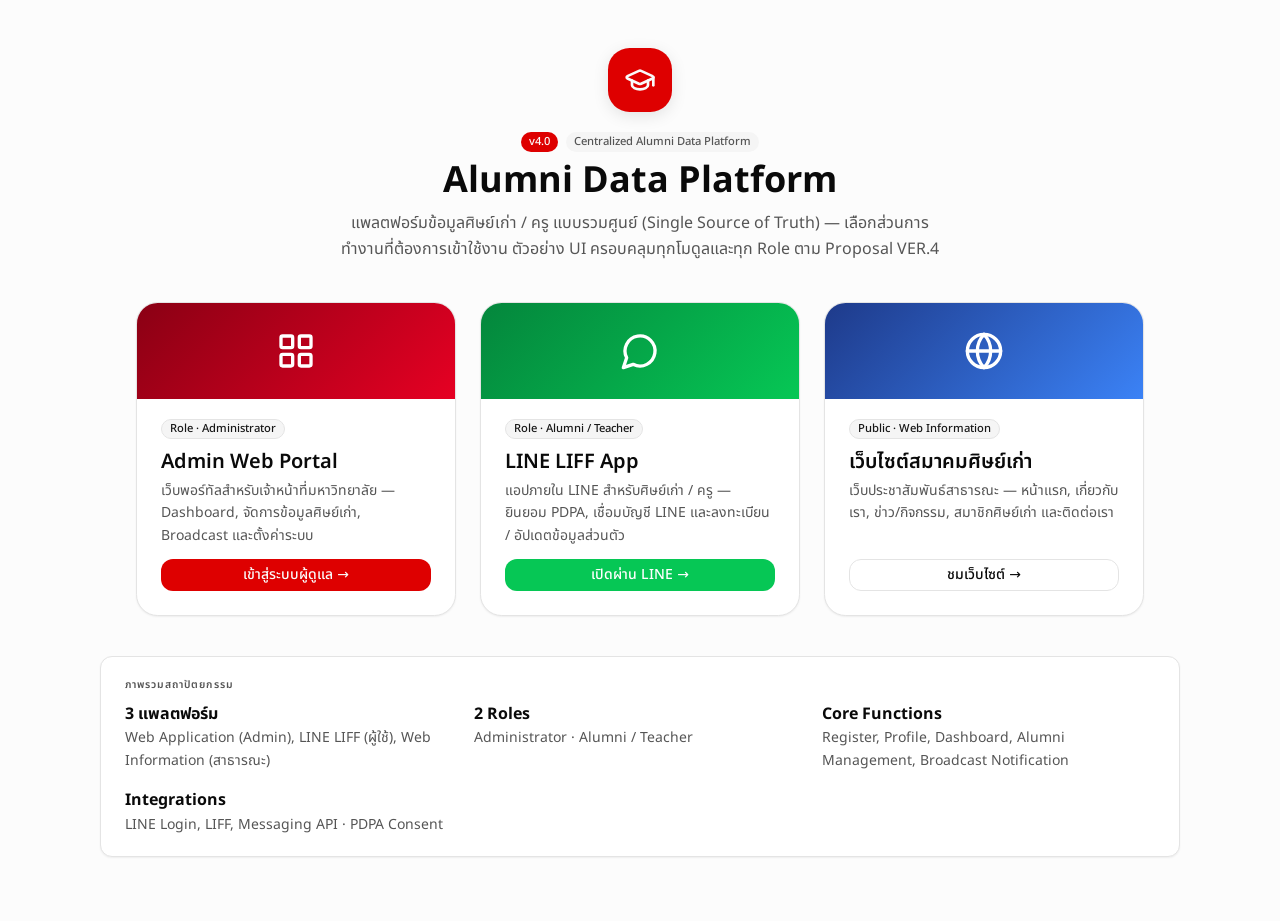
==== index.html @ 9a9b23a5 "Initial commit: Alumni Data Platform UI prototype" ====
<!DOCTYPE html>
<html lang="th">
<head>
  <meta charset="UTF-8" />
  <meta name="viewport" content="width=device-width, initial-scale=1.0" />
  <title>Alumni Data Platform</title>
  <link href="https://fonts.googleapis.com/css2?family=Noto+Sans+Thai:wght@300;400;500;600;700&display=swap" rel="stylesheet" />
  <link rel="stylesheet" href="assets/design-system.css?v=20260612a" />
  <link rel="stylesheet" href="assets/app.css?v=20260612a" />
</head>
<body>
  <div class="hub">
    <div class="hub-head">
      <div class="hub-logo"><svg width="32" height="32" viewBox="0 0 24 24" fill="none" stroke="currentColor" stroke-width="2" stroke-linecap="round" stroke-linejoin="round"><path d="M21.42 10.922a1 1 0 0 0-.019-1.838L12.83 5.18a2 2 0 0 0-1.66 0L2.6 9.08a1 1 0 0 0 0 1.832l8.57 3.908a2 2 0 0 0 1.66 0z"/><path d="M22 10v6"/><path d="M6 12.5V16a6 3 0 0 0 12 0v-3.5"/></svg></div>
      <div class="flex items-center gap-2" style="justify-content:center;margin-bottom:.5rem">
        <span class="badge badge-default">v4.0</span>
        <span class="badge badge-ghost">Centralized Alumni Data Platform</span>
      </div>
      <h1 class="type-h1">Alumni Data Platform</h1>
      <p class="muted mt-2" style="max-width:620px;margin-inline:auto">
        แพลตฟอร์มข้อมูลศิษย์เก่า / ครู แบบรวมศูนย์ (Single Source of Truth) — เลือกส่วนการทำงานที่ต้องการเข้าใช้งาน
        ตัวอย่าง UI ครอบคลุมทุกโมดูลและทุก Role ตาม Proposal VER.4
      </p>
    </div>

    <div class="hub-cards">
      <!-- Admin -->
      <a class="hub-card" href="admin/index.html">
        <div class="hub-card-top" style="background:linear-gradient(135deg,var(--brand-700),var(--brand-500))">
          <svg width="40" height="40" viewBox="0 0 24 24" fill="none" stroke="currentColor" stroke-width="2" stroke-linecap="round" stroke-linejoin="round"><rect width="7" height="7" x="3" y="3" rx="1"/><rect width="7" height="7" x="14" y="3" rx="1"/><rect width="7" height="7" x="14" y="14" rx="1"/><rect width="7" height="7" x="3" y="14" rx="1"/></svg>
        </div>
        <div class="hub-card-body">
          <span class="badge badge-secondary" style="align-self:flex-start;margin-bottom:.6rem">Role · Administrator</span>
          <h3 class="type-h4">Admin Web Portal</h3>
          <p class="type-body-sm muted mt-1 grow">เว็บพอร์ทัลสำหรับเจ้าหน้าที่มหาวิทยาลัย — Dashboard, จัดการข้อมูลศิษย์เก่า, Broadcast และตั้งค่าระบบ</p>
          <div class="btn btn-default btn-md mt-3">เข้าสู่ระบบผู้ดูแล →</div>
        </div>
      </a>

      <!-- LIFF -->
      <a class="hub-card" href="liff/index.html">
        <div class="hub-card-top" style="background:linear-gradient(135deg,#04863c,#06c755)">
          <svg width="40" height="40" viewBox="0 0 24 24" fill="none" stroke="currentColor" stroke-width="2" stroke-linecap="round" stroke-linejoin="round"><path d="M7.9 20A9 9 0 1 0 4 16.1L2 22Z"/></svg>
        </div>
        <div class="hub-card-body">
          <span class="badge badge-secondary" style="align-self:flex-start;margin-bottom:.6rem">Role · Alumni / Teacher</span>
          <h3 class="type-h4">LINE LIFF App</h3>
          <p class="type-body-sm muted mt-1 grow">แอปภายใน LINE สำหรับศิษย์เก่า / ครู — ยินยอม PDPA, เชื่อมบัญชี LINE และลงทะเบียน / อัปเดตข้อมูลส่วนตัว</p>
          <div class="btn btn-line btn-md mt-3">เปิดผ่าน LINE →</div>
        </div>
      </a>

      <!-- Public web -->
      <a class="hub-card" href="web/index.html">
        <div class="hub-card-top" style="background:linear-gradient(135deg,#1e3a8a,#3b82f6)">
          <svg width="40" height="40" viewBox="0 0 24 24" fill="none" stroke="currentColor" stroke-width="2" stroke-linecap="round" stroke-linejoin="round"><circle cx="12" cy="12" r="10"/><path d="M12 2a14.5 14.5 0 0 0 0 20 14.5 14.5 0 0 0 0-20"/><path d="M2 12h20"/></svg>
        </div>
        <div class="hub-card-body">
          <span class="badge badge-secondary" style="align-self:flex-start;margin-bottom:.6rem">Public · Web Information</span>
          <h3 class="type-h4">เว็บไซต์สมาคมศิษย์เก่า</h3>
          <p class="type-body-sm muted mt-1 grow">เว็บประชาสัมพันธ์สาธารณะ — หน้าแรก, เกี่ยวกับเรา, ข่าว/กิจกรรม, สมาชิกศิษย์เก่า และติดต่อเรา</p>
          <div class="btn btn-outline btn-md mt-3">ชมเว็บไซต์ →</div>
        </div>
      </a>
    </div>

    <div class="ds-card ds-card-sm" style="max-width:1080px;width:100%;margin-top:2.5rem">
      <div class="ds-card-content">
        <div class="type-overline muted mb-2">ภาพรวมสถาปัตยกรรม</div>
        <div class="grid-2" style="gap:1rem">
          <div><strong>3 แพลตฟอร์ม</strong><p class="type-body-sm muted">Web Application (Admin), LINE LIFF (ผู้ใช้), Web Information (สาธารณะ)</p></div>
          <div><strong>2 Roles</strong><p class="type-body-sm muted">Administrator · Alumni / Teacher</p></div>
          <div><strong>Core Functions</strong><p class="type-body-sm muted">Register, Profile, Dashboard, Alumni Management, Broadcast Notification</p></div>
          <div><strong>Integrations</strong><p class="type-body-sm muted">LINE Login, LIFF, Messaging API · PDPA Consent</p></div>
        </div>
      </div>
    </div>
  </div>
</body>
</html>
---- assets/design-system.css ----
/* ===================================================================
   Alumni Data Platform — Shared Design System
   Derived from design-system.html (Kids Kingdom DS v1.0)
   shadcn/ui style · OKLch color space · Noto Sans Thai
   =================================================================== */

:root {
  --radius: 0.75rem;
  --radius-sm: calc(var(--radius) * 0.6);
  --radius-md: calc(var(--radius) * 0.8);
  --radius-lg: var(--radius);
  --radius-xl: calc(var(--radius) * 1.4);
  --radius-2xl: calc(var(--radius) * 1.8);
  --radius-3xl: calc(var(--radius) * 2.2);
  --radius-4xl: calc(var(--radius) * 2.6);

  --background: oklch(0.99 0 0);
  --foreground: oklch(0.145 0 0);
  --card: oklch(1 0 0);
  --card-foreground: oklch(0.145 0 0);
  --muted: oklch(0.97 0 0);
  --muted-foreground: oklch(0.45 0 0);
  --border: oklch(0.92 0 0);
  --input: oklch(0.92 0 0);
  --ring: oklch(0.557 0.241 28.59);

  --primary: oklch(0.557 0.241 28.59);
  --primary-foreground: oklch(0.985 0 0);
  --secondary: oklch(0.97 0 0);
  --secondary-foreground: oklch(0.205 0 0);
  --accent: oklch(0.97 0.02 25);
  --accent-foreground: oklch(0.205 0 0);
  --destructive: oklch(0.577 0.245 27.325);
  --destructive-foreground: oklch(0.985 0 0);

  --brand-50: #fff1f2;
  --brand-100: #ffe4e6;
  --brand-500: #e60023;
  --brand-600: #b30019;
  --brand-700: #8a0014;

  --success: oklch(0.6 0.18 145);
  --warning: oklch(0.65 0.16 60);
  --info: oklch(0.55 0.18 240);

  /* Chart palette — cohesive brand-red ramp (matches --primary hue ~28) */
  --chart-1: oklch(0.557 0.241 28.59);
  --chart-2: oklch(0.655 0.205 28);
  --chart-3: oklch(0.745 0.160 30);
  --chart-4: oklch(0.830 0.100 33);
  --chart-5: oklch(0.460 0.215 27);

  --line-green: #06c755;

  --shadow-sm: 0 1px 2px oklch(0 0 0 / 0.06);
  --shadow: 0 2px 8px oklch(0 0 0 / 0.08);
  --shadow-md: 0 4px 16px oklch(0 0 0 / 0.1);
  --shadow-lg: 0 8px 32px oklch(0 0 0 / 0.12);
}

*, *::before, *::after { box-sizing: border-box; margin: 0; padding: 0; }

body {
  font-family: 'Noto Sans Thai', system-ui, sans-serif;
  background: var(--background);
  color: var(--foreground);
  font-size: 1rem;
  line-height: 1.6;
  -webkit-font-smoothing: antialiased;
}

a { color: inherit; }

/* ─── Typography helpers ─────────────────────────────────────── */
.type-display  { font-size: 3rem;    font-weight: 700; line-height: 1.1; }
.type-h1       { font-size: 2.25rem;  font-weight: 700; line-height: 1.2; }
.type-h2       { font-size: 1.875rem; font-weight: 700; line-height: 1.25; }
.type-h3       { font-size: 1.5rem;   font-weight: 600; line-height: 1.3; }
.type-h4       { font-size: 1.25rem;  font-weight: 600; line-height: 1.35; }
.type-h5       { font-size: 1.125rem; font-weight: 600; line-height: 1.4; }
.type-body-lg  { font-size: 1.125rem; font-weight: 400; line-height: 1.6; }
.type-body     { font-size: 1rem;     font-weight: 400; line-height: 1.6; }
.type-body-sm  { font-size: 0.875rem; font-weight: 400; line-height: 1.6; }
.type-caption  { font-size: 0.75rem;  font-weight: 400; line-height: 1.5; color: var(--muted-foreground); }
.type-overline { font-size: 0.65rem;  font-weight: 600; letter-spacing: 0.1em; text-transform: uppercase; }
.muted { color: var(--muted-foreground); }

/* ─── Buttons ────────────────────────────────────────────────── */
.btn {
  display: inline-flex; align-items: center; justify-content: center;
  gap: 0.375rem; font-family: inherit; font-weight: 500;
  cursor: pointer; border: none; outline: none;
  transition: all 0.15s; white-space: nowrap; text-decoration: none;
  height: 32px; padding: 0 12px; font-size: 0.875rem; border-radius: var(--radius-lg);
}
.btn:focus-visible { outline: 3px solid var(--ring); outline-offset: 2px; }
.btn:disabled { opacity: 0.5; pointer-events: none; }
.btn-xs   { height: 24px; padding: 0 8px;  font-size: 0.7rem;   border-radius: var(--radius-md); }
.btn-sm   { height: 28px; padding: 0 10px; font-size: 0.8rem;   border-radius: var(--radius-md); }
.btn-md   { height: 32px; padding: 0 12px; font-size: 0.875rem; border-radius: var(--radius-lg); }
.btn-lg   { height: 40px; padding: 0 18px; font-size: 0.9rem;   border-radius: var(--radius-lg); }
.btn-icon { height: 32px; width: 32px; padding: 0; border-radius: var(--radius-md); }
.btn-block { width: 100%; }

.btn-default     { background: var(--primary); color: var(--primary-foreground); }
.btn-default:hover { background: oklch(0.5 0.241 28.59); }
.btn-secondary   { background: var(--secondary); color: var(--secondary-foreground); border: 1px solid var(--border); }
.btn-secondary:hover { background: oklch(0.94 0 0); }
.btn-outline     { background: transparent; color: var(--foreground); border: 1px solid var(--border); }
.btn-outline:hover { background: var(--muted); }
.btn-ghost       { background: transparent; color: var(--foreground); }
.btn-ghost:hover { background: var(--muted); }
.btn-destructive { background: var(--destructive); color: var(--destructive-foreground); }
.btn-destructive:hover { background: oklch(0.52 0.245 27.325); }
.btn-link        { background: transparent; color: var(--primary); text-decoration: underline; text-underline-offset: 2px; height: auto; padding: 0; }
.btn-line        { background: var(--line-green); color: #fff; }
.btn-line:hover  { background: #05b14c; }

/* ─── Badges ─────────────────────────────────────────────────── */
.badge {
  display: inline-flex; align-items: center; gap: 0.25rem;
  height: 20px; padding: 0 0.5rem;
  font-size: 0.7rem; font-weight: 500;
  border-radius: 999px; white-space: nowrap;
}
.badge-default      { background: var(--primary); color: var(--primary-foreground); }
.badge-secondary    { background: var(--secondary); color: var(--secondary-foreground); border: 1px solid var(--border); }
.badge-destructive  { background: oklch(0.577 0.245 27.325 / 0.15); color: var(--destructive); border: 1px solid oklch(0.577 0.245 27.325 / 0.4); }
.badge-outline      { background: transparent; color: var(--foreground); border: 1px solid var(--border); }
.badge-ghost        { background: var(--muted); color: var(--muted-foreground); }
.badge-success      { background: oklch(0.6 0.18 145 / 0.15); color: oklch(0.4 0.18 145); border: 1px solid oklch(0.6 0.18 145 / 0.4); }
.badge-warning      { background: oklch(0.65 0.16 60 / 0.15); color: oklch(0.45 0.16 60);  border: 1px solid oklch(0.65 0.16 60 / 0.4); }
.badge-info         { background: oklch(0.55 0.18 240 / 0.15); color: oklch(0.4 0.18 240); border: 1px solid oklch(0.55 0.18 240 / 0.4); }

/* ─── Inputs ─────────────────────────────────────────────────── */
.form-group { display: flex; flex-direction: column; gap: 0.4rem; margin-bottom: 1rem; }
.ds-label { font-size: 0.8rem; font-weight: 500; }
.ds-label .req { color: var(--destructive); }
.ds-input {
  height: 36px; padding: 0 0.75rem;
  font-family: inherit; font-size: 0.875rem;
  background: var(--card); border: 1px solid var(--input);
  border-radius: var(--radius-lg); outline: none;
  transition: border 0.15s, box-shadow 0.15s; width: 100%; color: var(--foreground);
}
.ds-input:focus { border-color: var(--ring); box-shadow: 0 0 0 3px oklch(0.557 0.241 28.59 / 0.2); }
.ds-input::placeholder { color: var(--muted-foreground); }
.ds-input-sm { height: 30px; font-size: 0.8rem; border-radius: var(--radius-md); }
.ds-input-invalid { border-color: var(--destructive); }
.ds-helper { font-size: 0.75rem; color: var(--muted-foreground); }
.ds-helper.error { color: var(--destructive); }
.ds-textarea {
  padding: 0.5rem 0.75rem; font-family: inherit; font-size: 0.875rem;
  background: var(--card); border: 1px solid var(--input);
  border-radius: var(--radius-lg); outline: none; resize: vertical;
  transition: border 0.15s, box-shadow 0.15s; width: 100%; color: var(--foreground);
}
.ds-textarea:focus { border-color: var(--ring); box-shadow: 0 0 0 3px oklch(0.557 0.241 28.59 / 0.2); }

.ds-select {
  height: 36px; padding: 0 2rem 0 0.75rem;
  font-family: inherit; font-size: 0.875rem;
  background: var(--card); border: 1px solid var(--input);
  border-radius: var(--radius-lg); outline: none; cursor: pointer;
  appearance: none; color: var(--foreground);
  background-image: url("data:image/svg+xml,%3Csvg xmlns='http://www.w3.org/2000/svg' width='16' height='16' viewBox='0 0 24 24' fill='none' stroke='%23999' stroke-width='2' stroke-linecap='round' stroke-linejoin='round'%3E%3Cpath d='m6 9 6 6 6-6'/%3E%3C/svg%3E");
  background-repeat: no-repeat; background-position: right 8px center;
  width: 100%;
}
.ds-select:focus { border-color: var(--ring); box-shadow: 0 0 0 3px oklch(0.557 0.241 28.59 / 0.2); }

/* ─── Cards ──────────────────────────────────────────────────── */
.ds-card {
  background: var(--card);
  border: 1px solid var(--border);
  border-radius: var(--radius-xl);
  box-shadow: var(--shadow-sm);
  overflow: hidden;
}
.ds-card-sm { border-radius: var(--radius-lg); }
.ds-card-header { padding: 1.25rem 1.5rem 0; }
.ds-card-title { font-size: 1rem; font-weight: 600; margin-bottom: 0.25rem; }
.ds-card-desc { font-size: 0.8rem; color: var(--muted-foreground); }
.ds-card-content { padding: 1.25rem 1.5rem; }
.ds-card-footer {
  padding: 0.75rem 1.5rem;
  border-top: 1px solid var(--border);
  background: var(--muted);
  display: flex; gap: 0.5rem; align-items: center;
}
.card-grid { display: grid; grid-template-columns: repeat(auto-fill, minmax(280px, 1fr)); gap: 1.25rem; }

/* ─── Avatar ─────────────────────────────────────────────────── */
.avatar {
  border-radius: 50%; background: var(--accent); color: var(--primary);
  display: inline-flex; align-items: center; justify-content: center;
  font-weight: 600; overflow: hidden; position: relative; flex-shrink: 0;
}
.avatar img { width: 100%; height: 100%; object-fit: cover; }
.avatar-sm  { width: 24px; height: 24px; font-size: 0.65rem; }
.avatar-md  { width: 32px; height: 32px; font-size: 0.75rem; }
.avatar-lg  { width: 40px; height: 40px; font-size: 0.875rem; }
.avatar-xl  { width: 56px; height: 56px; font-size: 1rem; }
.avatar-2xl { width: 80px; height: 80px; font-size: 1.5rem; }

/* ─── Progress ───────────────────────────────────────────────── */
.progress-track { height: 8px; background: var(--muted); border-radius: 999px; overflow: hidden; width: 100%; }
.progress-bar { height: 100%; background: var(--primary); border-radius: 999px; transition: width 0.3s; }
.progress-bar.secondary { background: var(--chart-2); }
.progress-bar.success   { background: var(--chart-4); }
.progress-bar.danger    { background: var(--destructive); }
.progress-wrap { display: flex; flex-direction: column; gap: 0.375rem; margin-bottom: 0.75rem; }
.progress-label { display: flex; justify-content: space-between; font-size: 0.75rem; color: var(--muted-foreground); }

/* ─── Tabs ───────────────────────────────────────────────────── */
.ds-tab-list { display: inline-flex; background: var(--muted); border-radius: var(--radius-lg); padding: 3px; gap: 2px; }
.ds-tab {
  padding: 0.375rem 0.875rem; border-radius: var(--radius-md);
  font-size: 0.8rem; font-weight: 500; cursor: pointer;
  transition: all 0.15s; border: none; background: transparent;
  color: var(--muted-foreground); font-family: inherit;
}
.ds-tab.active { background: var(--card); color: var(--foreground); box-shadow: var(--shadow-sm); }

/* ─── Checkbox & Switch ──────────────────────────────────────── */
.ds-checkbox-wrap { display: flex; align-items: flex-start; gap: 0.5rem; cursor: pointer; }
.ds-checkbox {
  width: 18px; height: 18px; border-radius: 5px;
  border: 1px solid var(--border); background: var(--card);
  display: inline-flex; align-items: center; justify-content: center;
  flex-shrink: 0; cursor: pointer; transition: all 0.15s; margin-top: 2px;
}
.ds-checkbox.checked { background: var(--primary); border-color: var(--primary); }
.ds-checkbox svg { color: white; opacity: 0; }
.ds-checkbox.checked svg { opacity: 1; }

.ds-switch {
  width: 36px; height: 20px; border-radius: 999px;
  background: var(--muted); border: 1px solid var(--border);
  position: relative; cursor: pointer; transition: background 0.2s; flex-shrink: 0;
}
.ds-switch::after {
  content: ''; position: absolute; top: 2px; left: 2px;
  width: 14px; height: 14px; border-radius: 50%;
  background: var(--card); transition: transform 0.2s; box-shadow: var(--shadow-sm);
}
.ds-switch.on { background: var(--primary); border-color: var(--primary); }
.ds-switch.on::after { transform: translateX(16px); }

/* ─── Table ──────────────────────────────────────────────────── */
.ds-table-wrap { overflow-x: auto; border-radius: var(--radius-lg); border: 1px solid var(--border); background: var(--card); }
table.ds-table { width: 100%; border-collapse: collapse; font-size: 0.875rem; }
.ds-table thead { background: var(--muted); }
.ds-table th { padding: 0.7rem 1rem; text-align: left; font-weight: 600; font-size: 0.8rem; white-space: nowrap; }
.ds-table td { padding: 0.75rem 1rem; border-top: 1px solid var(--border); vertical-align: middle; }
.ds-table tbody tr:hover td { background: var(--muted); }

/* ─── Separator ──────────────────────────────────────────────── */
.ds-separator { height: 1px; background: var(--border); margin: 1rem 0; }

/* ─── Alert ──────────────────────────────────────────────────── */
.ds-alert {
  display: flex; gap: 0.75rem; align-items: flex-start;
  padding: 0.875rem 1rem; border-radius: var(--radius-lg);
  border: 1px solid; margin-bottom: 0.75rem; font-size: 0.875rem;
}
.ds-alert-icon { flex-shrink: 0; margin-top: 1px; }
.ds-alert-info { background: oklch(0.55 0.18 240 / 0.08); border-color: oklch(0.55 0.18 240 / 0.3); color: oklch(0.35 0.18 240); }
.ds-alert-success { background: oklch(0.6 0.18 145 / 0.08); border-color: oklch(0.6 0.18 145 / 0.3); color: oklch(0.35 0.18 145); }
.ds-alert-warning { background: oklch(0.65 0.16 60 / 0.08); border-color: oklch(0.65 0.16 60 / 0.3); color: oklch(0.45 0.16 60); }
.ds-alert-error { background: oklch(0.577 0.245 27 / 0.08); border-color: oklch(0.577 0.245 27 / 0.3); color: var(--destructive); }
.ds-alert strong { font-weight: 600; display: block; margin-bottom: 0.1rem; }

/* ─── Skeleton ───────────────────────────────────────────────── */
@keyframes shimmer { from { background-position: -200% 0; } to { background-position: 200% 0; } }
.skeleton {
  background: linear-gradient(90deg, var(--muted) 25%, oklch(0.93 0 0) 50%, var(--muted) 75%);
  background-size: 200% 100%; animation: shimmer 1.5s infinite; border-radius: var(--radius-md);
}

/* ─── Stat card ──────────────────────────────────────────────── */
.stat-card {
  background: var(--card); border: 1px solid var(--border);
  border-radius: var(--radius-xl); padding: 1.25rem 1.5rem; box-shadow: var(--shadow-sm);
}
.stat-card .stat-top { display: flex; align-items: center; justify-content: space-between; }
.stat-icon {
  width: 38px; height: 38px; border-radius: var(--radius-lg);
  display: inline-flex; align-items: center; justify-content: center;
  background: var(--accent); color: var(--primary);
}
.stat-label { font-size: 0.8rem; color: var(--muted-foreground); }
.stat-value { font-size: 1.875rem; font-weight: 700; line-height: 1.1; margin-top: 0.25rem; }
.stat-delta { font-size: 0.72rem; margin-top: 0.35rem; display: inline-flex; gap: 0.25rem; align-items: center; }
.stat-delta.up { color: oklch(0.5 0.18 145); }
.stat-delta.down { color: var(--destructive); }

/* ─── Modal / Drawer ─────────────────────────────────────────── */
.ds-overlay {
  position: fixed; inset: 0; background: oklch(0 0 0 / 0.45);
  display: none; align-items: center; justify-content: center;
  z-index: 1000; padding: 1rem;
}
.ds-overlay.open { display: flex; }
.ds-modal {
  background: var(--card); border-radius: var(--radius-2xl);
  box-shadow: var(--shadow-lg); width: 100%; max-width: 560px;
  max-height: 90vh; overflow-y: auto;
}
.ds-modal-header { padding: 1.25rem 1.5rem; border-bottom: 1px solid var(--border); display: flex; align-items: center; justify-content: space-between; }
.ds-modal-title { font-size: 1.1rem; font-weight: 700; }
.ds-modal-body { padding: 1.5rem; }
.ds-modal-footer { padding: 1rem 1.5rem; border-top: 1px solid var(--border); display: flex; gap: 0.5rem; justify-content: flex-end; background: var(--muted); }

.ds-drawer {
  background: var(--card); height: 100%; width: 100%; max-width: 460px;
  margin-left: auto; box-shadow: var(--shadow-lg); overflow-y: auto;
  display: flex; flex-direction: column;
}

/* ─── Toast ──────────────────────────────────────────────────── */
.toast-wrap { position: fixed; bottom: 1.5rem; right: 1.5rem; z-index: 2000; display: flex; flex-direction: column; gap: 0.5rem; }
.toast {
  background: var(--foreground); color: var(--background);
  padding: 0.75rem 1rem; border-radius: var(--radius-lg);
  box-shadow: var(--shadow-lg); font-size: 0.85rem;
  display: flex; align-items: center; gap: 0.5rem;
  animation: toastIn 0.2s ease; max-width: 340px;
}
@keyframes toastIn { from { opacity: 0; transform: translateY(8px); } to { opacity: 1; transform: none; } }

/* ─── Utilities ──────────────────────────────────────────────── */
.flex { display: flex; }
.items-center { align-items: center; }
.justify-between { justify-content: space-between; }
.gap-1 { gap: 0.25rem; } .gap-2 { gap: 0.5rem; } .gap-3 { gap: 0.75rem; } .gap-4 { gap: 1rem; }
.wrap { flex-wrap: wrap; }
.grow { flex: 1; }
.mt-1 { margin-top: 0.25rem; } .mt-2 { margin-top: 0.5rem; } .mt-3 { margin-top: 0.75rem; } .mt-4 { margin-top: 1rem; }
.mb-2 { margin-bottom: 0.5rem; } .mb-3 { margin-bottom: 0.75rem; } .mb-4 { margin-bottom: 1rem; }
.text-center { text-align: center; }
.hidden { display: none !important; }
---- assets/app.css ----
/* ===================================================================
   Alumni Data Platform — app layout (hub, admin shell, web, LIFF)
   =================================================================== */

/* ─── HUB (landing) ──────────────────────────────────────────── */
.hub { min-height: 100vh; display: flex; flex-direction: column; align-items: center; padding: 3rem 1.5rem 4rem; }
.hub-head { text-align: center; max-width: 680px; margin-bottom: 2.5rem; }
.hub-logo {
  width: 64px; height: 64px; border-radius: var(--radius-2xl);
  background: var(--primary); color: var(--primary-foreground);
  display: inline-flex; align-items: center; justify-content: center;
  font-size: 1.75rem; margin-bottom: 1.25rem; box-shadow: var(--shadow-md);
}
.hub-cards { display: grid; grid-template-columns: repeat(auto-fit, minmax(260px, 320px)); gap: 1.5rem; width: 100%; max-width: 1080px; justify-content: center; }
.hub-card {
  display: flex; flex-direction: column;
  background: var(--card); border: 1px solid var(--border);
  border-radius: var(--radius-2xl); box-shadow: var(--shadow-sm);
  overflow: hidden; text-decoration: none; transition: transform .15s, box-shadow .15s;
}
.hub-card:hover { transform: translateY(-3px); box-shadow: var(--shadow-md); }
.hub-card-top { height: 96px; display: flex; align-items: center; justify-content: center; color: #fff; }
.hub-card-body { padding: 1.25rem 1.5rem 1.5rem; flex: 1; display: flex; flex-direction: column; }

/* ─── ADMIN SHELL ────────────────────────────────────────────── */
.admin-layout { display: flex; min-height: 100vh; }
.admin-sidebar {
  position: fixed; top: 0; left: 0; width: 240px; height: 100vh;
  background: var(--card); border-right: 1px solid var(--border);
  overflow-y: auto; z-index: 100; display: flex; flex-direction: column;
}
.admin-brand { padding: 1.25rem 1.25rem; border-bottom: 1px solid var(--border); display: flex; gap: 0.7rem; align-items: center; }
.admin-brand .logo {
  width: 38px; height: 38px; border-radius: var(--radius-lg); flex-shrink: 0;
  background: var(--primary); color: #fff; display: inline-flex; align-items: center; justify-content: center; font-weight: 700;
}
.admin-brand h1 { font-size: 0.95rem; font-weight: 700; line-height: 1.2; }
.admin-brand span { font-size: 0.68rem; color: var(--muted-foreground); }
.admin-nav { padding: 0.75rem; flex: 1; }
.admin-nav-label { font-size: 0.62rem; font-weight: 600; letter-spacing: 0.08em; text-transform: uppercase; color: var(--muted-foreground); padding: 0.5rem 0.6rem 0.3rem; }
.admin-nav-item {
  display: flex; align-items: center; gap: 0.6rem; padding: 0.55rem 0.65rem;
  border-radius: var(--radius-md); font-size: 0.85rem; color: var(--foreground);
  text-decoration: none; cursor: pointer; transition: background .15s; margin-bottom: 2px;
}
.admin-nav-item:hover { background: var(--muted); }
.admin-nav-item.active { background: var(--accent); color: var(--primary); font-weight: 600; }
.admin-nav-item svg { flex-shrink: 0; }
.admin-userbox { padding: 0.85rem 1rem; border-top: 1px solid var(--border); display: flex; align-items: center; gap: 0.6rem; }

.admin-main { margin-left: 240px; flex: 1; min-width: 0; display: flex; flex-direction: column; }
.admin-topbar {
  height: 60px; border-bottom: 1px solid var(--border); background: var(--card);
  display: flex; align-items: center; justify-content: space-between;
  padding: 0 1.75rem; position: sticky; top: 0; z-index: 50;
}
.admin-topbar h2 { font-size: 1.15rem; font-weight: 700; }
.admin-content { padding: 1.75rem; max-width: 1280px; width: 100%; }

.page-head { margin-bottom: 1.5rem; }
.page-head h3 { font-size: 1.4rem; font-weight: 700; }
.page-head p { color: var(--muted-foreground); font-size: 0.875rem; margin-top: 0.15rem; }

.grid-stats { display: grid; grid-template-columns: repeat(auto-fit, minmax(200px, 1fr)); gap: 1rem; }
.grid-2 { display: grid; grid-template-columns: repeat(auto-fit, minmax(320px, 1fr)); gap: 1.25rem; }

/* filter bar */
.filter-bar { display: flex; gap: 0.6rem; flex-wrap: wrap; align-items: center; margin-bottom: 1rem; }
.filter-bar .ds-select, .filter-bar .search-box { min-width: 0; }
.search-box { position: relative; flex: 1; min-width: 220px; }
.search-box svg { position: absolute; left: 10px; top: 50%; transform: translateY(-50%); color: var(--muted-foreground); }
.search-box input { padding-left: 34px; }

/* bar chart (pure CSS) */
.bars { display: flex; align-items: flex-end; gap: 0.85rem; height: 180px; padding-top: 1rem; }
.bar-col { flex: 1; display: flex; flex-direction: column; align-items: center; gap: 0.4rem; height: 100%; justify-content: flex-end; }
.bar { width: 100%; max-width: 46px; background: var(--primary); border-radius: var(--radius-sm) var(--radius-sm) 0 0; transition: height .4s; }
.bar-x { font-size: 0.68rem; color: var(--muted-foreground); }

/* donut reveal animation */
@keyframes donutIn {
  from { clip-path: polygon(50% 50%, 50% 0%, 50% 0%, 50% 0%); opacity: .2; transform: scale(.85); }
  60%  { opacity: 1; }
  to   { clip-path: polygon(50% 50%, 50% 0%, 150% 0%, 150% 150%, -50% 150%, -50% 0%, 50% 0%); opacity: 1; transform: scale(1); }
}
.donut-anim.play { animation: donutIn .85s cubic-bezier(.4,0,.2,1) both; }

/* donut legend */
.legend-row { display: flex; align-items: center; gap: 0.5rem; font-size: 0.82rem; margin-bottom: 0.5rem; }
.legend-dot { width: 12px; height: 12px; border-radius: 3px; flex-shrink: 0; }

/* ─── PUBLIC WEB ─────────────────────────────────────────────── */
.web-nav {
  position: sticky; top: 0; z-index: 50; background: oklch(1 0 0 / 0.9); backdrop-filter: blur(8px);
  border-bottom: 1px solid var(--border); height: 64px;
  display: flex; align-items: center; justify-content: space-between; padding: 0 2rem;
}
.web-nav .brand { display: flex; align-items: center; gap: 0.6rem; font-weight: 700; }
.web-nav .brand .logo { width: 36px; height: 36px; border-radius: var(--radius-lg); background: var(--primary); color: #fff; display: inline-flex; align-items: center; justify-content: center; }
.web-menu { display: flex; gap: 0.25rem; }
.web-menu a { padding: 0.5rem 0.85rem; border-radius: var(--radius-md); font-size: 0.875rem; text-decoration: none; cursor: pointer; color: var(--foreground); }
.web-menu a:hover { background: var(--muted); }
.web-menu a.active { color: var(--primary); font-weight: 600; }
.web-wrap { max-width: 1140px; margin: 0 auto; padding: 0 1.5rem; }
.web-section { padding: 3.5rem 0; }
.web-hero {
  background: linear-gradient(135deg, var(--brand-700), var(--brand-500));
  color: #fff; border-radius: 0; padding: 4rem 0;
}
.web-footer { background: var(--foreground); color: oklch(0.8 0 0); padding: 2.5rem 0; margin-top: 2rem; font-size: 0.85rem; }
.web-footer a { color: oklch(0.85 0 0); text-decoration: none; }
.web-card-img { height: 160px; background-size: cover; background-position: center; background-color: var(--muted); }
.section-title { font-size: 1.75rem; font-weight: 700; margin-bottom: 0.4rem; }
.section-sub { color: var(--muted-foreground); margin-bottom: 2rem; }

/* ─── LINE LIFF (mobile) ─────────────────────────────────────── */
.liff-stage { min-height: 100vh; display: flex; align-items: center; justify-content: center; padding: 2rem 1rem; background:
  radial-gradient(circle at 30% 20%, oklch(0.97 0.02 25), transparent 60%), var(--muted); }
.phone {
  width: 390px; max-width: 100%; height: 800px; max-height: 92vh;
  background: var(--background); border-radius: 32px; border: 1px solid var(--border);
  box-shadow: var(--shadow-lg); overflow: hidden; display: flex; flex-direction: column; position: relative;
}
.phone-statusbar { height: 30px; background: var(--line-green); display:flex; align-items:center; justify-content:space-between; padding: 0 1.1rem; color:#fff; font-size:0.7rem; font-weight:600; }
.phone-linebar { height: 46px; background: var(--line-green); color: #fff; display: flex; align-items: center; gap: 0.5rem; padding: 0 1rem; font-weight: 600; font-size: 0.9rem; }
.phone-body { flex: 1; overflow-y: auto; }
/* ซ่อน scrollbar หลักของจอ ให้ดูเป็นมือถือ (ยังเลื่อนได้ปกติ) */
.phone-body { scrollbar-width: none; -ms-overflow-style: none; }
.phone-body::-webkit-scrollbar { width: 0; height: 0; }
/* scrollbar ในกล่องเลื่อนภายในจอ (กล่องยินยอม/ตาราง) ให้บางจาง */
.phone .consent-box, .phone .ds-table-wrap { scrollbar-width: thin; scrollbar-color: oklch(0.85 0 0 / 0.5) transparent; }
.phone .consent-box::-webkit-scrollbar, .phone .ds-table-wrap::-webkit-scrollbar { width: 4px; height: 4px; }
.phone .consent-box::-webkit-scrollbar-thumb, .phone .ds-table-wrap::-webkit-scrollbar-thumb { background: oklch(0 0 0 / 0.14); border-radius: 999px; }
.phone .consent-box::-webkit-scrollbar-track { background: transparent; }
.liff-screen { display: none; min-height: 100%; flex-direction: column; }
.liff-screen.active { display: flex; }
.liff-pad { padding: 1.25rem; }
.consent-box { background: var(--muted); border: 1px solid var(--border); border-radius: var(--radius-lg); padding: 1rem; font-size: 0.8rem; max-height: 230px; overflow-y: auto; }

/* member area */
.member-card {
  background: linear-gradient(135deg, var(--brand-700), var(--brand-500));
  color: #fff; border-radius: var(--radius-xl); padding: 1.1rem 1.25rem;
  position: relative; overflow: hidden; box-shadow: var(--shadow-md);
}
.member-card::after { content: ''; position: absolute; right: -12px; bottom: -16px; width: 110px; height: 110px; opacity: .18;
  background: no-repeat center/contain url("data:image/svg+xml,%3Csvg xmlns='http://www.w3.org/2000/svg' width='24' height='24' viewBox='0 0 24 24' fill='none' stroke='%23fff' stroke-width='1.5' stroke-linecap='round' stroke-linejoin='round'%3E%3Cpath d='M21.42 10.922a1 1 0 0 0-.019-1.838L12.83 5.18a2 2 0 0 0-1.66 0L2.6 9.08a1 1 0 0 0 0 1.832l8.57 3.908a2 2 0 0 0 1.66 0z'/%3E%3Cpath d='M22 10v6'/%3E%3Cpath d='M6 12.5V16a6 3 0 0 0 12 0v-3.5'/%3E%3C/svg%3E"); }
.member-card .mc-id { font-family: monospace; letter-spacing: 2px; font-size: 0.95rem; }
.liff-tabbar {
  display: flex; border-top: 1px solid var(--border); background: var(--card);
  position: sticky; bottom: 0;
}
.liff-tab {
  flex: 1; border: none; background: transparent; cursor: pointer; font-family: inherit;
  padding: 0.5rem 0; display: flex; flex-direction: column; align-items: center; gap: 2px;
  color: var(--muted-foreground); font-size: 0.65rem;
}
.liff-tab.active { color: var(--primary); }
.feed-item { border: 1px solid var(--border); border-radius: var(--radius-lg); padding: 0.85rem; margin-bottom: 0.75rem; background: var(--card); }
.benefit-item { display: flex; gap: 0.75rem; align-items: flex-start; padding: 0.75rem 0; border-bottom: 1px solid var(--border); }
.event-item { display: flex; gap: 0.75rem; align-items: center; border: 1px solid var(--border); border-radius: var(--radius-lg); padding: 0.7rem 0.85rem; margin-bottom: 0.6rem; }
.event-date { width: 48px; height: 48px; flex-shrink: 0; border-radius: var(--radius-md); background: var(--accent); color: var(--primary); display: flex; flex-direction: column; align-items: center; justify-content: center; font-weight: 700; font-size: 0.7rem; line-height: 1.1; text-align: center; }

@media (max-width: 900px) {
  .admin-sidebar { transform: translateX(-100%); transition: transform .2s; }
  .admin-sidebar.open { transform: none; }
  .admin-main { margin-left: 0; }
}
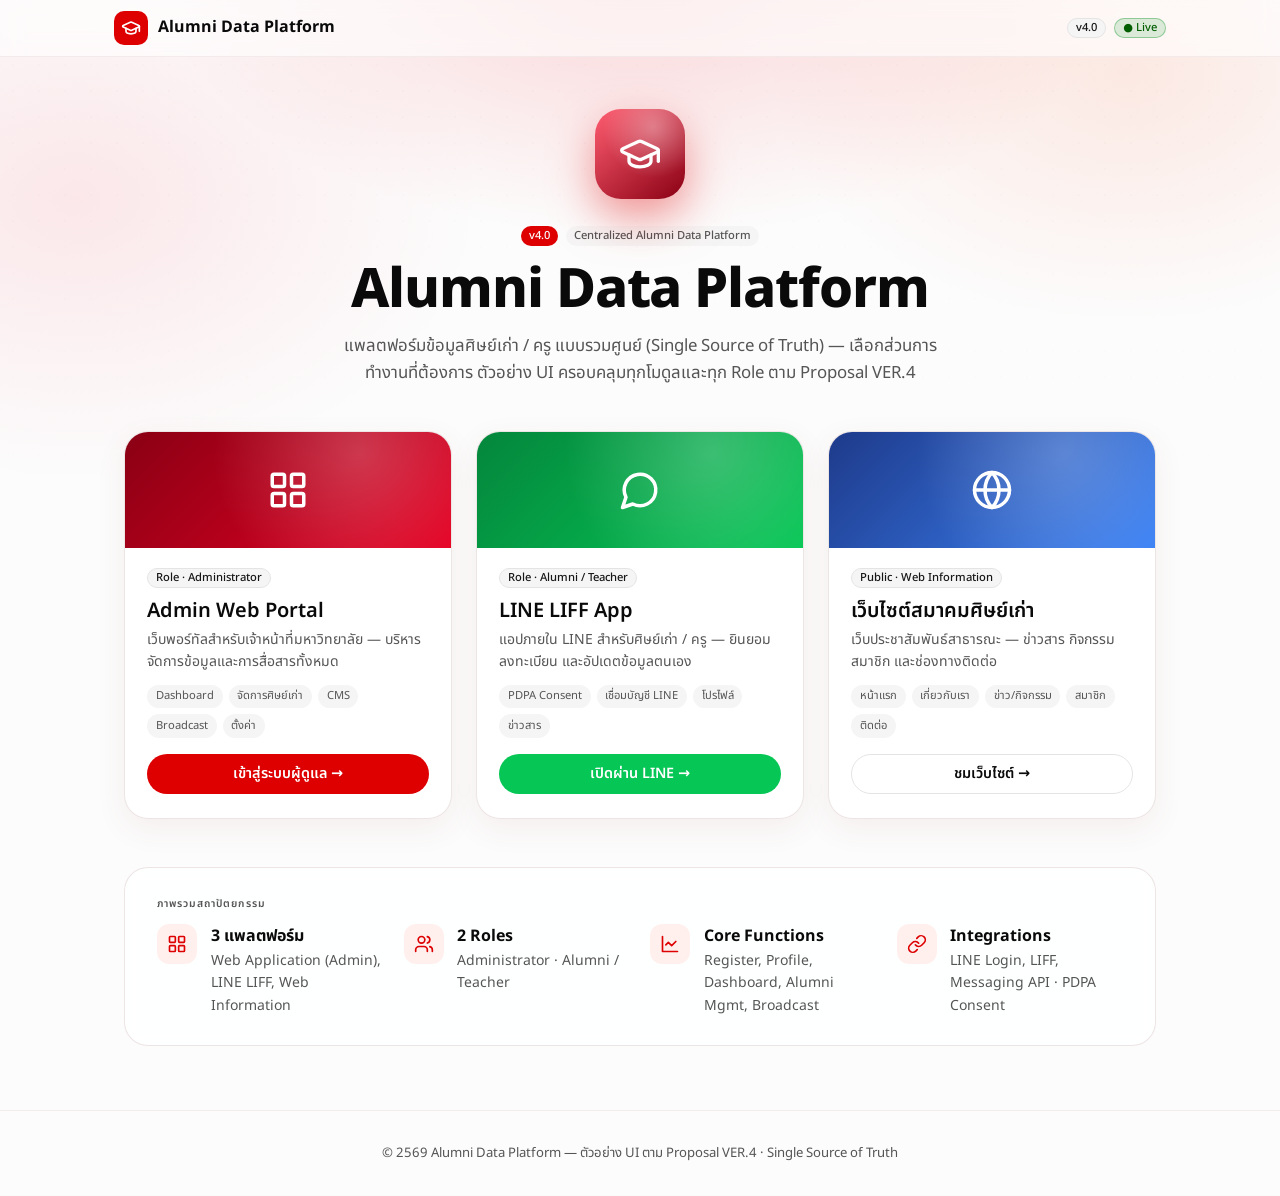
==== commit bec5d0f7: "Redesign hub landing page: bold hero, gradient mesh, enhanced cards" ====
--- a/index.html
+++ b/index.html
@@ -4,77 +4,173 @@
   <meta charset="UTF-8" />
   <meta name="viewport" content="width=device-width, initial-scale=1.0" />
   <title>Alumni Data Platform</title>
-  <link href="https://fonts.googleapis.com/css2?family=Noto+Sans+Thai:wght@300;400;500;600;700&display=swap" rel="stylesheet" />
-  <link rel="stylesheet" href="assets/design-system.css?v=20260612a" />
-  <link rel="stylesheet" href="assets/app.css?v=20260612a" />
+  <link href="https://fonts.googleapis.com/css2?family=Noto+Sans+Thai:wght@300;400;500;600;700;800&display=swap" rel="stylesheet" />
+  <link rel="stylesheet" href="assets/design-system.css?v=20260612b" />
+  <link rel="stylesheet" href="assets/app.css?v=20260612b" />
+  <style>
+    /* ════════ Hub — Bold hero + gradient mesh ════════ */
+    body { background: var(--background); overflow-x: hidden; }
+    .hub-bg {
+      position: fixed; inset: 0; z-index: -1; pointer-events: none;
+      background:
+        radial-gradient(55% 45% at 50% -5%, oklch(0.62 0.23 25 / 0.20), transparent 70%),
+        radial-gradient(40% 40% at 88% 8%, oklch(0.70 0.18 38 / 0.14), transparent 70%),
+        radial-gradient(45% 45% at 6% 22%, oklch(0.66 0.20 18 / 0.12), transparent 70%),
+        var(--background);
+    }
+    .hub-bg::after { /* subtle grid texture */
+      content: ''; position: absolute; inset: 0; opacity: .5;
+      background-image: radial-gradient(oklch(0.55 0.1 25 / 0.05) 1px, transparent 1px);
+      background-size: 26px 26px; mask-image: linear-gradient(180deg, #000, transparent 60%);
+    }
+
+    .hub-topbar {
+      position: sticky; top: 0; z-index: 20; backdrop-filter: blur(10px);
+      background: oklch(1 0 0 / 0.6); border-bottom: 1px solid oklch(0.92 0.01 25 / 0.6);
+    }
+    .hub-topbar-in { max-width: 1100px; margin: 0 auto; padding: 0.7rem 1.5rem; display: flex; align-items: center; justify-content: space-between; }
+    .hub-topbar .brand { display: flex; align-items: center; gap: 0.6rem; font-weight: 700; }
+    .hub-topbar .brand .logo { width: 34px; height: 34px; border-radius: 10px; background: var(--primary); color: #fff; display: inline-flex; align-items: center; justify-content: center; }
+
+    .hub2 { max-width: 1080px; margin: 0 auto; padding: 0 1.5rem 4rem; }
+
+    .hub2-hero { text-align: center; padding: 3.25rem 1rem 2.75rem; animation: hubUp .6s ease both; }
+    .hub2-logo {
+      width: 90px; height: 90px; border-radius: 26px; margin: 0 auto 1.4rem;
+      background: linear-gradient(140deg, #ff5d70, var(--brand-700));
+      color: #fff; display: flex; align-items: center; justify-content: center;
+      box-shadow: 0 18px 44px oklch(0.557 0.24 28 / 0.4);
+      position: relative;
+    }
+    .hub2-logo::after { content:''; position:absolute; inset:0; border-radius:26px; background:radial-gradient(circle at 65% 20%, rgba(255,255,255,.35), transparent 55%); }
+    .hub2-hero h1 { font-size: clamp(2.2rem, 5.5vw, 3.4rem); font-weight: 800; letter-spacing: -0.02em; line-height: 1.05; }
+    .hub2-hero p { color: var(--muted-foreground); max-width: 600px; margin: 0.9rem auto 0; font-size: 1.05rem; }
+    .hub2-pills { display: inline-flex; gap: 0.5rem; align-items: center; }
+
+    .hub2-grid { display: grid; grid-template-columns: repeat(auto-fit, minmax(290px, 1fr)); gap: 1.5rem; }
+    .hub2-card {
+      display: flex; flex-direction: column; text-decoration: none; color: inherit;
+      background: oklch(1 0 0 / 0.82); backdrop-filter: blur(10px);
+      border: 1px solid oklch(0.92 0.01 25 / 0.9); border-radius: 24px; overflow: hidden;
+      box-shadow: 0 10px 30px oklch(0.5 0.1 25 / 0.08);
+      transition: transform .22s cubic-bezier(.4,0,.2,1), box-shadow .22s; animation: hubUp .6s ease both;
+    }
+    .hub2-card:nth-child(2){ animation-delay: .08s; } .hub2-card:nth-child(3){ animation-delay: .16s; }
+    .hub2-card:hover { transform: translateY(-7px); box-shadow: 0 24px 50px oklch(0.5 0.13 25 / 0.18); }
+    .hub2-card-top { height: 116px; display: flex; align-items: center; justify-content: center; color: #fff; position: relative; }
+    .hub2-card-top::after { content:''; position:absolute; inset:0; background: radial-gradient(circle at 72% 18%, rgba(255,255,255,.22), transparent 58%); }
+    .hub2-card-top svg { position: relative; z-index: 1; }
+    .hub2-card-body { padding: 1.25rem 1.4rem 1.5rem; flex: 1; display: flex; flex-direction: column; }
+    .hub2-chips { display: flex; flex-wrap: wrap; gap: 0.35rem; margin: 0.7rem 0 1rem; }
+    .hub2-chip { padding: 0.18rem 0.55rem; border-radius: 999px; background: var(--muted); font-size: 0.7rem; color: var(--muted-foreground); white-space: nowrap; }
+    .hub2-cta { display: inline-flex; align-items: center; justify-content: center; gap: 0.4rem; height: 40px; border-radius: 999px; font-weight: 600; font-size: 0.9rem; transition: gap .15s; }
+    .hub2-card:hover .hub2-cta { gap: 0.7rem; }
+
+    .hub2-arch { margin-top: 3rem; border: 1px solid oklch(0.92 0.01 25 / 0.9); border-radius: 24px; background: oklch(1 0 0 / 0.7); backdrop-filter: blur(8px); padding: 1.75rem 2rem; animation: hubUp .6s ease .24s both; }
+    .hub2-arch-grid { display: grid; grid-template-columns: repeat(auto-fit, minmax(220px, 1fr)); gap: 1.25rem; }
+    .hub2-arch-item { display: flex; gap: 0.85rem; align-items: flex-start; }
+    .hub2-arch-ico { width: 40px; height: 40px; flex-shrink: 0; border-radius: 12px; background: var(--accent); color: var(--primary); display: flex; align-items: center; justify-content: center; }
+
+    .hub2-footer { text-align: center; padding: 2rem 1.5rem; color: var(--muted-foreground); font-size: 0.82rem; border-top: 1px solid oklch(0.92 0.01 25 / 0.6); }
+
+    @keyframes hubUp { from { opacity: 0; transform: translateY(16px); } to { opacity: 1; transform: none; } }
+    @media (max-width: 560px){ .hub2-hero { padding-top: 2rem; } }
+  </style>
 </head>
 <body>
-  <div class="hub">
-    <div class="hub-head">
-      <div class="hub-logo"><svg width="32" height="32" viewBox="0 0 24 24" fill="none" stroke="currentColor" stroke-width="2" stroke-linecap="round" stroke-linejoin="round"><path d="M21.42 10.922a1 1 0 0 0-.019-1.838L12.83 5.18a2 2 0 0 0-1.66 0L2.6 9.08a1 1 0 0 0 0 1.832l8.57 3.908a2 2 0 0 0 1.66 0z"/><path d="M22 10v6"/><path d="M6 12.5V16a6 3 0 0 0 12 0v-3.5"/></svg></div>
-      <div class="flex items-center gap-2" style="justify-content:center;margin-bottom:.5rem">
+  <div class="hub-bg"></div>
+
+  <!-- Top bar -->
+  <header class="hub-topbar">
+    <div class="hub-topbar-in">
+      <div class="brand">
+        <span class="logo"><svg width="20" height="20" viewBox="0 0 24 24" fill="none" stroke="currentColor" stroke-width="2" stroke-linecap="round" stroke-linejoin="round"><path d="M21.42 10.922a1 1 0 0 0-.019-1.838L12.83 5.18a2 2 0 0 0-1.66 0L2.6 9.08a1 1 0 0 0 0 1.832l8.57 3.908a2 2 0 0 0 1.66 0z"/><path d="M22 10v6"/><path d="M6 12.5V16a6 3 0 0 0 12 0v-3.5"/></svg></span>
+        <span>Alumni Data Platform</span>
+      </div>
+      <div class="flex items-center gap-2">
+        <span class="badge badge-secondary">v4.0</span>
+        <span class="badge badge-success">● Live</span>
+      </div>
+    </div>
+  </header>
+
+  <main class="hub2">
+    <!-- Hero -->
+    <section class="hub2-hero">
+      <div class="hub2-logo"><svg width="44" height="44" viewBox="0 0 24 24" fill="none" stroke="currentColor" stroke-width="1.8" stroke-linecap="round" stroke-linejoin="round"><path d="M21.42 10.922a1 1 0 0 0-.019-1.838L12.83 5.18a2 2 0 0 0-1.66 0L2.6 9.08a1 1 0 0 0 0 1.832l8.57 3.908a2 2 0 0 0 1.66 0z"/><path d="M22 10v6"/><path d="M6 12.5V16a6 3 0 0 0 12 0v-3.5"/></svg></div>
+      <div class="hub2-pills" style="margin-bottom:1rem">
         <span class="badge badge-default">v4.0</span>
         <span class="badge badge-ghost">Centralized Alumni Data Platform</span>
       </div>
-      <h1 class="type-h1">Alumni Data Platform</h1>
-      <p class="muted mt-2" style="max-width:620px;margin-inline:auto">
-        แพลตฟอร์มข้อมูลศิษย์เก่า / ครู แบบรวมศูนย์ (Single Source of Truth) — เลือกส่วนการทำงานที่ต้องการเข้าใช้งาน
-        ตัวอย่าง UI ครอบคลุมทุกโมดูลและทุก Role ตาม Proposal VER.4
-      </p>
-    </div>
+      <h1>Alumni Data Platform</h1>
+      <p>แพลตฟอร์มข้อมูลศิษย์เก่า / ครู แบบรวมศูนย์ (Single Source of Truth) — เลือกส่วนการทำงานที่ต้องการ ตัวอย่าง UI ครอบคลุมทุกโมดูลและทุก Role ตาม Proposal VER.4</p>
+    </section>
 
-    <div class="hub-cards">
+    <!-- Platform cards -->
+    <section class="hub2-grid">
       <!-- Admin -->
-      <a class="hub-card" href="admin/index.html">
-        <div class="hub-card-top" style="background:linear-gradient(135deg,var(--brand-700),var(--brand-500))">
-          <svg width="40" height="40" viewBox="0 0 24 24" fill="none" stroke="currentColor" stroke-width="2" stroke-linecap="round" stroke-linejoin="round"><rect width="7" height="7" x="3" y="3" rx="1"/><rect width="7" height="7" x="14" y="3" rx="1"/><rect width="7" height="7" x="14" y="14" rx="1"/><rect width="7" height="7" x="3" y="14" rx="1"/></svg>
+      <a class="hub2-card" href="admin/index.html">
+        <div class="hub2-card-top" style="background:linear-gradient(135deg,var(--brand-700),var(--brand-500))">
+          <svg width="42" height="42" viewBox="0 0 24 24" fill="none" stroke="currentColor" stroke-width="2" stroke-linecap="round" stroke-linejoin="round"><rect width="7" height="7" x="3" y="3" rx="1"/><rect width="7" height="7" x="14" y="3" rx="1"/><rect width="7" height="7" x="14" y="14" rx="1"/><rect width="7" height="7" x="3" y="14" rx="1"/></svg>
         </div>
-        <div class="hub-card-body">
+        <div class="hub2-card-body">
           <span class="badge badge-secondary" style="align-self:flex-start;margin-bottom:.6rem">Role · Administrator</span>
           <h3 class="type-h4">Admin Web Portal</h3>
-          <p class="type-body-sm muted mt-1 grow">เว็บพอร์ทัลสำหรับเจ้าหน้าที่มหาวิทยาลัย — Dashboard, จัดการข้อมูลศิษย์เก่า, Broadcast และตั้งค่าระบบ</p>
-          <div class="btn btn-default btn-md mt-3">เข้าสู่ระบบผู้ดูแล →</div>
+          <p class="type-body-sm muted mt-1">เว็บพอร์ทัลสำหรับเจ้าหน้าที่มหาวิทยาลัย — บริหารจัดการข้อมูลและการสื่อสารทั้งหมด</p>
+          <div class="hub2-chips">
+            <span class="hub2-chip">Dashboard</span><span class="hub2-chip">จัดการศิษย์เก่า</span><span class="hub2-chip">CMS</span><span class="hub2-chip">Broadcast</span><span class="hub2-chip">ตั้งค่า</span>
+          </div>
+          <div class="hub2-cta btn-default" style="background:var(--primary);color:#fff;margin-top:auto">เข้าสู่ระบบผู้ดูแล →</div>
         </div>
       </a>
 
       <!-- LIFF -->
-      <a class="hub-card" href="liff/index.html">
-        <div class="hub-card-top" style="background:linear-gradient(135deg,#04863c,#06c755)">
-          <svg width="40" height="40" viewBox="0 0 24 24" fill="none" stroke="currentColor" stroke-width="2" stroke-linecap="round" stroke-linejoin="round"><path d="M7.9 20A9 9 0 1 0 4 16.1L2 22Z"/></svg>
+      <a class="hub2-card" href="liff/index.html">
+        <div class="hub2-card-top" style="background:linear-gradient(135deg,#04863c,#06c755)">
+          <svg width="42" height="42" viewBox="0 0 24 24" fill="none" stroke="currentColor" stroke-width="2" stroke-linecap="round" stroke-linejoin="round"><path d="M7.9 20A9 9 0 1 0 4 16.1L2 22Z"/></svg>
         </div>
-        <div class="hub-card-body">
+        <div class="hub2-card-body">
           <span class="badge badge-secondary" style="align-self:flex-start;margin-bottom:.6rem">Role · Alumni / Teacher</span>
           <h3 class="type-h4">LINE LIFF App</h3>
-          <p class="type-body-sm muted mt-1 grow">แอปภายใน LINE สำหรับศิษย์เก่า / ครู — ยินยอม PDPA, เชื่อมบัญชี LINE และลงทะเบียน / อัปเดตข้อมูลส่วนตัว</p>
-          <div class="btn btn-line btn-md mt-3">เปิดผ่าน LINE →</div>
+          <p class="type-body-sm muted mt-1">แอปภายใน LINE สำหรับศิษย์เก่า / ครู — ยินยอม ลงทะเบียน และอัปเดตข้อมูลตนเอง</p>
+          <div class="hub2-chips">
+            <span class="hub2-chip">PDPA Consent</span><span class="hub2-chip">เชื่อมบัญชี LINE</span><span class="hub2-chip">โปรไฟล์</span><span class="hub2-chip">ข่าวสาร</span>
+          </div>
+          <div class="hub2-cta btn-line" style="background:var(--line-green);color:#fff;margin-top:auto">เปิดผ่าน LINE →</div>
         </div>
       </a>
 
-      <!-- Public web -->
-      <a class="hub-card" href="web/index.html">
-        <div class="hub-card-top" style="background:linear-gradient(135deg,#1e3a8a,#3b82f6)">
-          <svg width="40" height="40" viewBox="0 0 24 24" fill="none" stroke="currentColor" stroke-width="2" stroke-linecap="round" stroke-linejoin="round"><circle cx="12" cy="12" r="10"/><path d="M12 2a14.5 14.5 0 0 0 0 20 14.5 14.5 0 0 0 0-20"/><path d="M2 12h20"/></svg>
+      <!-- Web -->
+      <a class="hub2-card" href="web/index.html">
+        <div class="hub2-card-top" style="background:linear-gradient(135deg,#1e3a8a,#3b82f6)">
+          <svg width="42" height="42" viewBox="0 0 24 24" fill="none" stroke="currentColor" stroke-width="2" stroke-linecap="round" stroke-linejoin="round"><circle cx="12" cy="12" r="10"/><path d="M12 2a14.5 14.5 0 0 0 0 20 14.5 14.5 0 0 0 0-20"/><path d="M2 12h20"/></svg>
         </div>
-        <div class="hub-card-body">
+        <div class="hub2-card-body">
           <span class="badge badge-secondary" style="align-self:flex-start;margin-bottom:.6rem">Public · Web Information</span>
           <h3 class="type-h4">เว็บไซต์สมาคมศิษย์เก่า</h3>
-          <p class="type-body-sm muted mt-1 grow">เว็บประชาสัมพันธ์สาธารณะ — หน้าแรก, เกี่ยวกับเรา, ข่าว/กิจกรรม, สมาชิกศิษย์เก่า และติดต่อเรา</p>
-          <div class="btn btn-outline btn-md mt-3">ชมเว็บไซต์ →</div>
+          <p class="type-body-sm muted mt-1">เว็บประชาสัมพันธ์สาธารณะ — ข่าวสาร กิจกรรม สมาชิก และช่องทางติดต่อ</p>
+          <div class="hub2-chips">
+            <span class="hub2-chip">หน้าแรก</span><span class="hub2-chip">เกี่ยวกับเรา</span><span class="hub2-chip">ข่าว/กิจกรรม</span><span class="hub2-chip">สมาชิก</span><span class="hub2-chip">ติดต่อ</span>
+          </div>
+          <div class="hub2-cta btn-outline" style="border:1px solid var(--border);color:var(--foreground);margin-top:auto">ชมเว็บไซต์ →</div>
         </div>
       </a>
-    </div>
+    </section>
 
-    <div class="ds-card ds-card-sm" style="max-width:1080px;width:100%;margin-top:2.5rem">
-      <div class="ds-card-content">
-        <div class="type-overline muted mb-2">ภาพรวมสถาปัตยกรรม</div>
-        <div class="grid-2" style="gap:1rem">
-          <div><strong>3 แพลตฟอร์ม</strong><p class="type-body-sm muted">Web Application (Admin), LINE LIFF (ผู้ใช้), Web Information (สาธารณะ)</p></div>
-          <div><strong>2 Roles</strong><p class="type-body-sm muted">Administrator · Alumni / Teacher</p></div>
-          <div><strong>Core Functions</strong><p class="type-body-sm muted">Register, Profile, Dashboard, Alumni Management, Broadcast Notification</p></div>
-          <div><strong>Integrations</strong><p class="type-body-sm muted">LINE Login, LIFF, Messaging API · PDPA Consent</p></div>
-        </div>
+    <!-- Architecture overview -->
+    <section class="hub2-arch">
+      <div class="type-overline muted mb-3">ภาพรวมสถาปัตยกรรม</div>
+      <div class="hub2-arch-grid">
+        <div class="hub2-arch-item"><span class="hub2-arch-ico"><svg width="20" height="20" viewBox="0 0 24 24" fill="none" stroke="currentColor" stroke-width="2" stroke-linecap="round" stroke-linejoin="round"><rect width="7" height="7" x="3" y="3" rx="1"/><rect width="7" height="7" x="14" y="3" rx="1"/><rect width="7" height="7" x="14" y="14" rx="1"/><rect width="7" height="7" x="3" y="14" rx="1"/></svg></span><div><strong>3 แพลตฟอร์ม</strong><p class="type-body-sm muted">Web Application (Admin), LINE LIFF, Web Information</p></div></div>
+        <div class="hub2-arch-item"><span class="hub2-arch-ico"><svg width="20" height="20" viewBox="0 0 24 24" fill="none" stroke="currentColor" stroke-width="2" stroke-linecap="round" stroke-linejoin="round"><path d="M16 21v-2a4 4 0 0 0-4-4H6a4 4 0 0 0-4 4v2"/><circle cx="9" cy="7" r="4"/><path d="M22 21v-2a4 4 0 0 0-3-3.87"/><path d="M16 3.13a4 4 0 0 1 0 7.75"/></svg></span><div><strong>2 Roles</strong><p class="type-body-sm muted">Administrator · Alumni / Teacher</p></div></div>
+        <div class="hub2-arch-item"><span class="hub2-arch-ico"><svg width="20" height="20" viewBox="0 0 24 24" fill="none" stroke="currentColor" stroke-width="2" stroke-linecap="round" stroke-linejoin="round"><path d="M3 3v18h18"/><path d="m19 9-5 5-4-4-3 3"/></svg></span><div><strong>Core Functions</strong><p class="type-body-sm muted">Register, Profile, Dashboard, Alumni Mgmt, Broadcast</p></div></div>
+        <div class="hub2-arch-item"><span class="hub2-arch-ico"><svg width="20" height="20" viewBox="0 0 24 24" fill="none" stroke="currentColor" stroke-width="2" stroke-linecap="round" stroke-linejoin="round"><path d="M10 13a5 5 0 0 0 7.54.54l3-3a5 5 0 0 0-7.07-7.07l-1.72 1.71"/><path d="M14 11a5 5 0 0 0-7.54-.54l-3 3a5 5 0 0 0 7.07 7.07l1.71-1.71"/></svg></span><div><strong>Integrations</strong><p class="type-body-sm muted">LINE Login, LIFF, Messaging API · PDPA Consent</p></div></div>
       </div>
-    </div>
-  </div>
+    </section>
+  </main>
+
+  <footer class="hub2-footer">
+    © 2569 Alumni Data Platform — ตัวอย่าง UI ตาม Proposal VER.4 · Single Source of Truth
+  </footer>
 </body>
 </html>
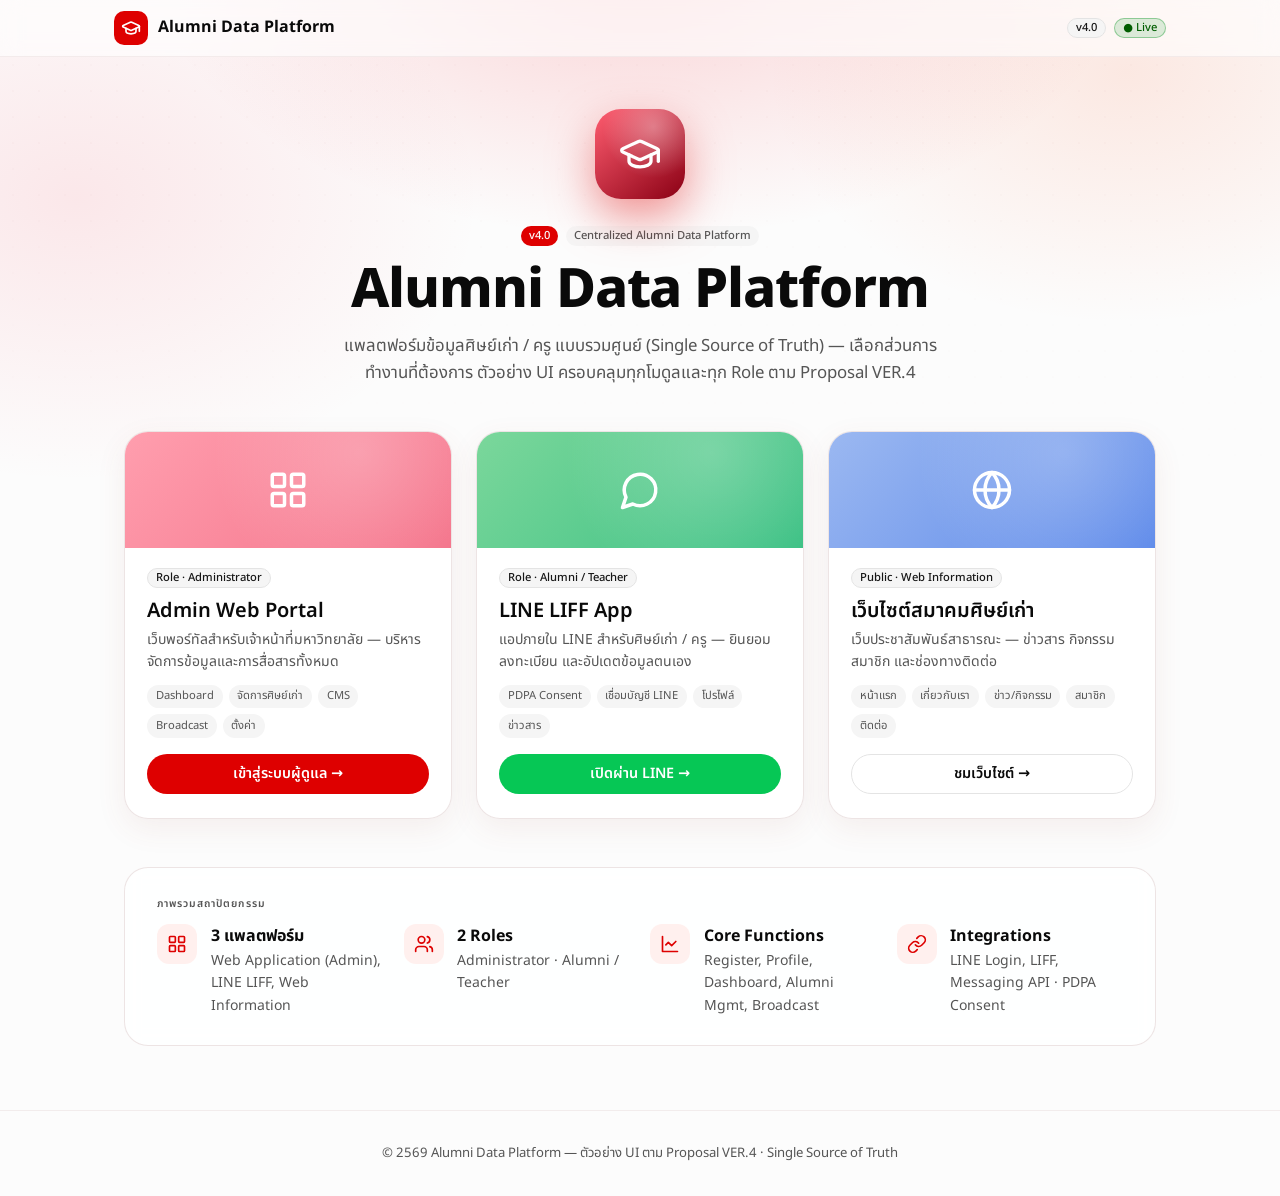
==== commit 7070b70a: "Hub: soften platform card colors to pastel" ====
--- a/index.html
+++ b/index.html
@@ -110,7 +110,7 @@
     <section class="hub2-grid">
       <!-- Admin -->
       <a class="hub2-card" href="admin/index.html">
-        <div class="hub2-card-top" style="background:linear-gradient(135deg,var(--brand-700),var(--brand-500))">
+        <div class="hub2-card-top" style="background:linear-gradient(135deg,#ff9eae,#f4738a)">
           <svg width="42" height="42" viewBox="0 0 24 24" fill="none" stroke="currentColor" stroke-width="2" stroke-linecap="round" stroke-linejoin="round"><rect width="7" height="7" x="3" y="3" rx="1"/><rect width="7" height="7" x="14" y="3" rx="1"/><rect width="7" height="7" x="14" y="14" rx="1"/><rect width="7" height="7" x="3" y="14" rx="1"/></svg>
         </div>
         <div class="hub2-card-body">
@@ -126,7 +126,7 @@
 
       <!-- LIFF -->
       <a class="hub2-card" href="liff/index.html">
-        <div class="hub2-card-top" style="background:linear-gradient(135deg,#04863c,#06c755)">
+        <div class="hub2-card-top" style="background:linear-gradient(135deg,#7bd79b,#3ac083)">
           <svg width="42" height="42" viewBox="0 0 24 24" fill="none" stroke="currentColor" stroke-width="2" stroke-linecap="round" stroke-linejoin="round"><path d="M7.9 20A9 9 0 1 0 4 16.1L2 22Z"/></svg>
         </div>
         <div class="hub2-card-body">
@@ -142,7 +142,7 @@
 
       <!-- Web -->
       <a class="hub2-card" href="web/index.html">
-        <div class="hub2-card-top" style="background:linear-gradient(135deg,#1e3a8a,#3b82f6)">
+        <div class="hub2-card-top" style="background:linear-gradient(135deg,#9bb8f1,#5e8aea)">
           <svg width="42" height="42" viewBox="0 0 24 24" fill="none" stroke="currentColor" stroke-width="2" stroke-linecap="round" stroke-linejoin="round"><circle cx="12" cy="12" r="10"/><path d="M12 2a14.5 14.5 0 0 0 0 20 14.5 14.5 0 0 0 0-20"/><path d="M2 12h20"/></svg>
         </div>
         <div class="hub2-card-body">
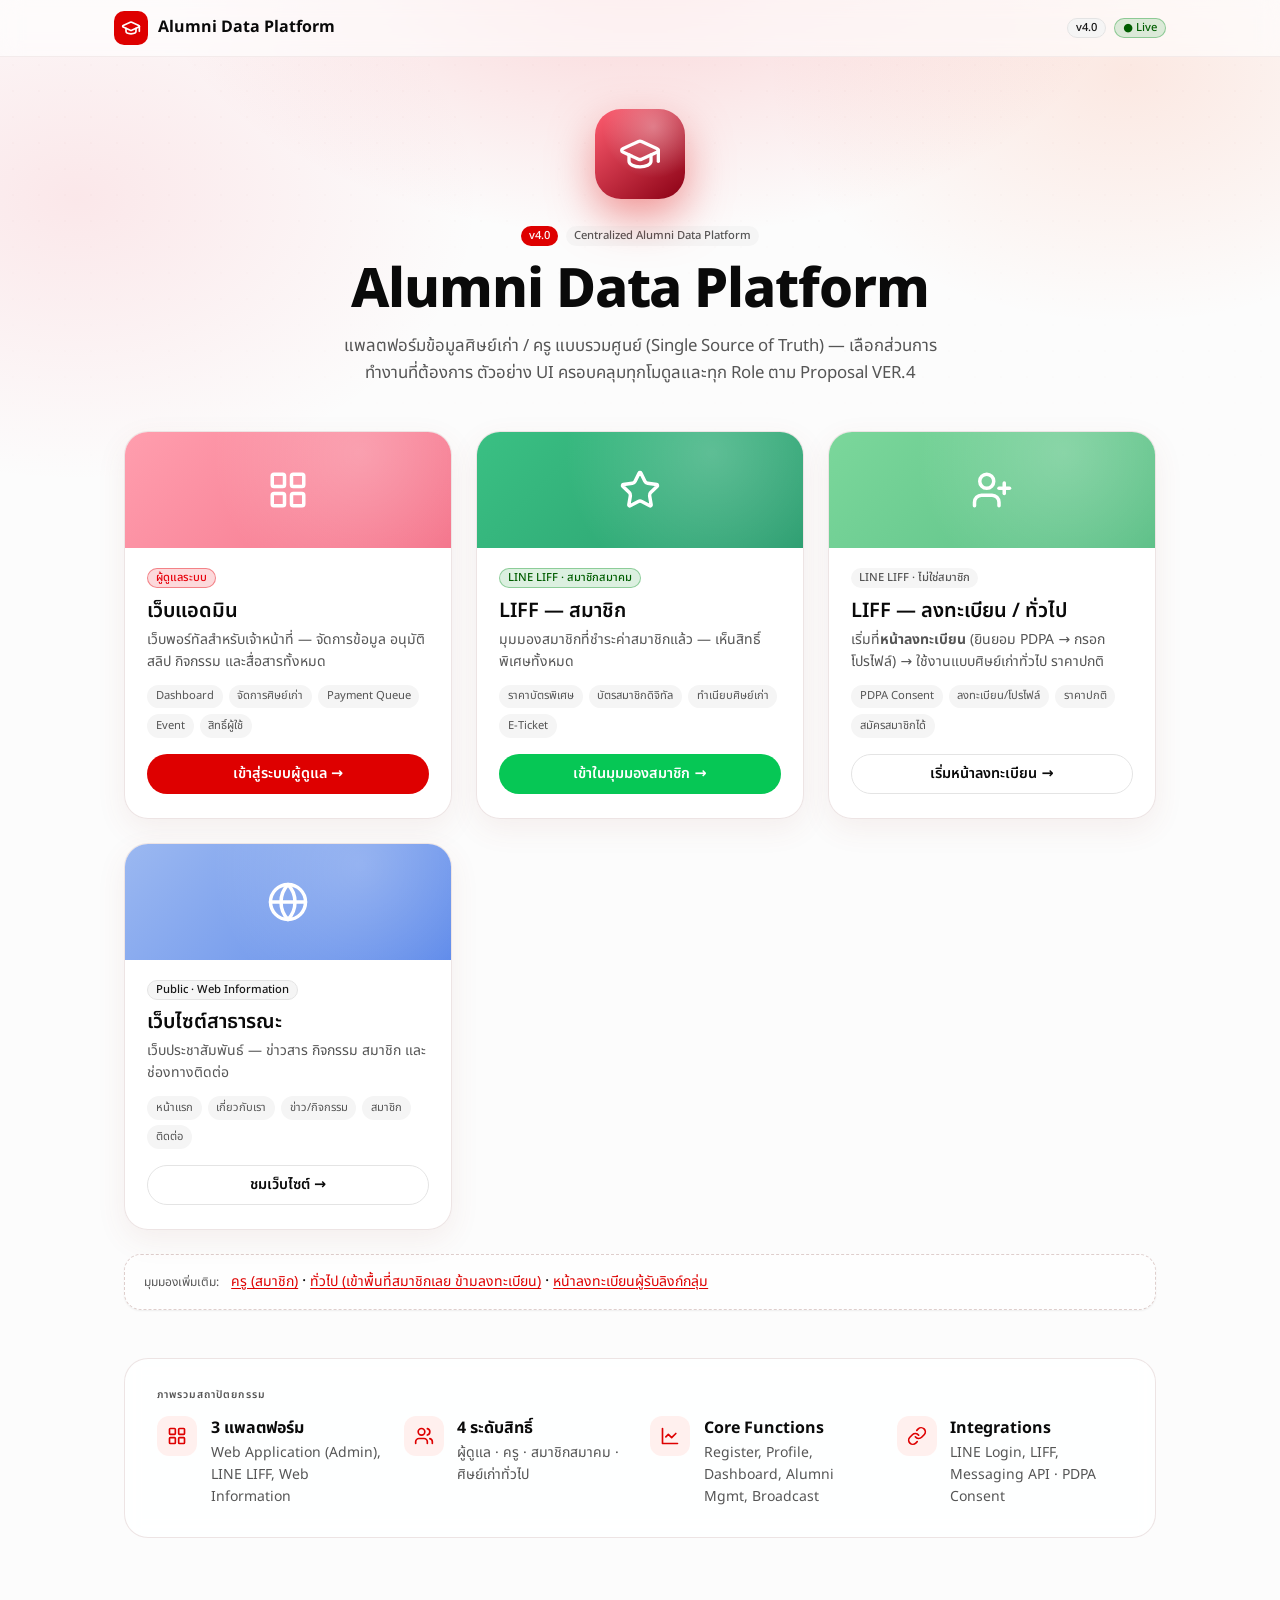
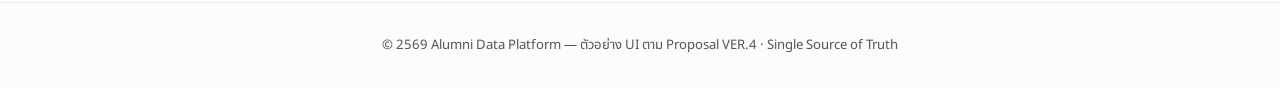
==== commit 1281d6a2: "Add membership tiers, event payments, slip verification & content tools Membership & permissions - M" ====
--- a/index.html
+++ b/index.html
@@ -5,8 +5,8 @@
   <meta name="viewport" content="width=device-width, initial-scale=1.0" />
   <title>Alumni Data Platform</title>
   <link href="https://fonts.googleapis.com/css2?family=Noto+Sans+Thai:wght@300;400;500;600;700;800&display=swap" rel="stylesheet" />
-  <link rel="stylesheet" href="assets/design-system.css?v=20260612b" />
-  <link rel="stylesheet" href="assets/app.css?v=20260612b" />
+  <link rel="stylesheet" href="assets/design-system.css?v=20260615e" />
+  <link rel="stylesheet" href="assets/app.css?v=20260615e" />
   <style>
     /* ════════ Hub — Bold hero + gradient mesh ════════ */
     body { background: var(--background); overflow-x: hidden; }
@@ -106,55 +106,81 @@
       <p>แพลตฟอร์มข้อมูลศิษย์เก่า / ครู แบบรวมศูนย์ (Single Source of Truth) — เลือกส่วนการทำงานที่ต้องการ ตัวอย่าง UI ครอบคลุมทุกโมดูลและทุก Role ตาม Proposal VER.4</p>
     </section>
 
-    <!-- Platform cards -->
+    <!-- 4 ทางเข้าแยกตามผู้ใช้งาน -->
     <section class="hub2-grid">
-      <!-- Admin -->
+      <!-- 1) เว็บแอดมิน -->
       <a class="hub2-card" href="admin/index.html">
         <div class="hub2-card-top" style="background:linear-gradient(135deg,#ff9eae,#f4738a)">
           <svg width="42" height="42" viewBox="0 0 24 24" fill="none" stroke="currentColor" stroke-width="2" stroke-linecap="round" stroke-linejoin="round"><rect width="7" height="7" x="3" y="3" rx="1"/><rect width="7" height="7" x="14" y="3" rx="1"/><rect width="7" height="7" x="14" y="14" rx="1"/><rect width="7" height="7" x="3" y="14" rx="1"/></svg>
         </div>
         <div class="hub2-card-body">
-          <span class="badge badge-secondary" style="align-self:flex-start;margin-bottom:.6rem">Role · Administrator</span>
-          <h3 class="type-h4">Admin Web Portal</h3>
-          <p class="type-body-sm muted mt-1">เว็บพอร์ทัลสำหรับเจ้าหน้าที่มหาวิทยาลัย — บริหารจัดการข้อมูลและการสื่อสารทั้งหมด</p>
-          <div class="hub2-chips">
-            <span class="hub2-chip">Dashboard</span><span class="hub2-chip">จัดการศิษย์เก่า</span><span class="hub2-chip">CMS</span><span class="hub2-chip">Broadcast</span><span class="hub2-chip">ตั้งค่า</span>
+          <span class="badge badge-destructive" style="align-self:flex-start;margin-bottom:.6rem">ผู้ดูแลระบบ</span>
+          <h3 class="type-h4">เว็บแอดมิน</h3>
+          <p class="type-body-sm muted mt-1">เว็บพอร์ทัลสำหรับเจ้าหน้าที่ — จัดการข้อมูล อนุมัติสลิป กิจกรรม และสื่อสารทั้งหมด</p>
+          <div class="hub2-chips">
+            <span class="hub2-chip">Dashboard</span><span class="hub2-chip">จัดการศิษย์เก่า</span><span class="hub2-chip">Payment Queue</span><span class="hub2-chip">Event</span><span class="hub2-chip">สิทธิ์ผู้ใช้</span>
           </div>
           <div class="hub2-cta btn-default" style="background:var(--primary);color:#fff;margin-top:auto">เข้าสู่ระบบผู้ดูแล →</div>
         </div>
       </a>
 
-      <!-- LIFF -->
+      <!-- 2) LINE LIFF — สมาชิกสมาคม -->
+      <a class="hub2-card" href="liff/index.html?role=member">
+        <div class="hub2-card-top" style="background:linear-gradient(135deg,#3ac083,#2a9d6f)">
+          <svg width="42" height="42" viewBox="0 0 24 24" fill="none" stroke="currentColor" stroke-width="2" stroke-linecap="round" stroke-linejoin="round"><path d="M11.525 2.295a.53.53 0 0 1 .95 0l2.31 4.679a2.123 2.123 0 0 0 1.595 1.16l5.166.756a.53.53 0 0 1 .294.904l-3.736 3.638a2.123 2.123 0 0 0-.611 1.878l.882 5.14a.53.53 0 0 1-.771.56l-4.618-2.428a2.122 2.122 0 0 0-1.973 0L6.396 21.01a.53.53 0 0 1-.77-.56l.881-5.139a2.122 2.122 0 0 0-.611-1.879L2.16 9.795a.53.53 0 0 1 .294-.906l5.165-.755a2.122 2.122 0 0 0 1.597-1.16z"/></svg>
+        </div>
+        <div class="hub2-card-body">
+          <span class="badge badge-success" style="align-self:flex-start;margin-bottom:.6rem">LINE LIFF · สมาชิกสมาคม</span>
+          <h3 class="type-h4">LIFF — สมาชิก</h3>
+          <p class="type-body-sm muted mt-1">มุมมองสมาชิกที่ชำระค่าสมาชิกแล้ว — เห็นสิทธิ์พิเศษทั้งหมด</p>
+          <div class="hub2-chips">
+            <span class="hub2-chip">ราคาบัตรพิเศษ</span><span class="hub2-chip">บัตรสมาชิกดิจิทัล</span><span class="hub2-chip">ทำเนียบศิษย์เก่า</span><span class="hub2-chip">E-Ticket</span>
+          </div>
+          <div class="hub2-cta btn-line" style="background:var(--line-green);color:#fff;margin-top:auto">เข้าในมุมมองสมาชิก →</div>
+        </div>
+      </a>
+
+      <!-- 3) LINE LIFF — ไม่ใช่สมาชิก (ศิษย์เก่าทั่วไป) -->
       <a class="hub2-card" href="liff/index.html">
-        <div class="hub2-card-top" style="background:linear-gradient(135deg,#7bd79b,#3ac083)">
-          <svg width="42" height="42" viewBox="0 0 24 24" fill="none" stroke="currentColor" stroke-width="2" stroke-linecap="round" stroke-linejoin="round"><path d="M7.9 20A9 9 0 1 0 4 16.1L2 22Z"/></svg>
-        </div>
-        <div class="hub2-card-body">
-          <span class="badge badge-secondary" style="align-self:flex-start;margin-bottom:.6rem">Role · Alumni / Teacher</span>
-          <h3 class="type-h4">LINE LIFF App</h3>
-          <p class="type-body-sm muted mt-1">แอปภายใน LINE สำหรับศิษย์เก่า / ครู — ยินยอม ลงทะเบียน และอัปเดตข้อมูลตนเอง</p>
-          <div class="hub2-chips">
-            <span class="hub2-chip">PDPA Consent</span><span class="hub2-chip">เชื่อมบัญชี LINE</span><span class="hub2-chip">โปรไฟล์</span><span class="hub2-chip">ข่าวสาร</span>
-          </div>
-          <div class="hub2-cta btn-line" style="background:var(--line-green);color:#fff;margin-top:auto">เปิดผ่าน LINE →</div>
-        </div>
-      </a>
-
-      <!-- Web -->
+        <div class="hub2-card-top" style="background:linear-gradient(135deg,#7bd79b,#5bbf86)">
+          <svg width="42" height="42" viewBox="0 0 24 24" fill="none" stroke="currentColor" stroke-width="2" stroke-linecap="round" stroke-linejoin="round"><path d="M16 21v-2a4 4 0 0 0-4-4H6a4 4 0 0 0-4 4v2"/><circle cx="9" cy="7" r="4"/><line x1="19" y1="8" x2="19" y2="14"/><line x1="22" y1="11" x2="16" y2="11"/></svg>
+        </div>
+        <div class="hub2-card-body">
+          <span class="badge badge-ghost" style="align-self:flex-start;margin-bottom:.6rem">LINE LIFF · ไม่ใช่สมาชิก</span>
+          <h3 class="type-h4">LIFF — ลงทะเบียน / ทั่วไป</h3>
+          <p class="type-body-sm muted mt-1">เริ่มที่<strong>หน้าลงทะเบียน</strong> (ยินยอม PDPA → กรอกโปรไฟล์) → ใช้งานแบบศิษย์เก่าทั่วไป ราคาปกติ</p>
+          <div class="hub2-chips">
+            <span class="hub2-chip">PDPA Consent</span><span class="hub2-chip">ลงทะเบียน/โปรไฟล์</span><span class="hub2-chip">ราคาปกติ</span><span class="hub2-chip">สมัครสมาชิกได้</span>
+          </div>
+          <div class="hub2-cta btn-outline" style="border:1px solid var(--border);color:var(--foreground);margin-top:auto">เริ่มหน้าลงทะเบียน →</div>
+        </div>
+      </a>
+
+      <!-- 4) Web Information -->
       <a class="hub2-card" href="web/index.html">
         <div class="hub2-card-top" style="background:linear-gradient(135deg,#9bb8f1,#5e8aea)">
           <svg width="42" height="42" viewBox="0 0 24 24" fill="none" stroke="currentColor" stroke-width="2" stroke-linecap="round" stroke-linejoin="round"><circle cx="12" cy="12" r="10"/><path d="M12 2a14.5 14.5 0 0 0 0 20 14.5 14.5 0 0 0 0-20"/><path d="M2 12h20"/></svg>
         </div>
         <div class="hub2-card-body">
           <span class="badge badge-secondary" style="align-self:flex-start;margin-bottom:.6rem">Public · Web Information</span>
-          <h3 class="type-h4">เว็บไซต์สมาคมศิษย์เก่า</h3>
-          <p class="type-body-sm muted mt-1">เว็บประชาสัมพันธ์สาธารณะ — ข่าวสาร กิจกรรม สมาชิก และช่องทางติดต่อ</p>
+          <h3 class="type-h4">เว็บไซต์สาธารณะ</h3>
+          <p class="type-body-sm muted mt-1">เว็บประชาสัมพันธ์ — ข่าวสาร กิจกรรม สมาชิก และช่องทางติดต่อ</p>
           <div class="hub2-chips">
             <span class="hub2-chip">หน้าแรก</span><span class="hub2-chip">เกี่ยวกับเรา</span><span class="hub2-chip">ข่าว/กิจกรรม</span><span class="hub2-chip">สมาชิก</span><span class="hub2-chip">ติดต่อ</span>
           </div>
           <div class="hub2-cta btn-outline" style="border:1px solid var(--border);color:var(--foreground);margin-top:auto">ชมเว็บไซต์ →</div>
         </div>
       </a>
+    </section>
+
+    <!-- มุมมองเพิ่มเติม -->
+    <section style="margin-top:1.5rem">
+      <div class="ds-card" style="border:1px dashed oklch(0.85 0.02 25 / 0.9);background:oklch(1 0 0 / 0.6)"><div class="ds-card-content" style="padding:.9rem 1.2rem">
+        <span class="type-caption muted">มุมมองเพิ่มเติม:</span>
+        <a class="btn-link type-body-sm" style="margin-left:.5rem" href="liff/index.html?role=teacher">ครู (สมาชิก)</a> ·
+        <a class="btn-link type-body-sm" href="liff/index.html?role=alumni">ทั่วไป (เข้าพื้นที่สมาชิกเลย ข้ามลงทะเบียน)</a> ·
+        <a class="btn-link type-body-sm" href="register/index.html?ev=EV01">หน้าลงทะเบียนผู้รับลิงก์กลุ่ม</a>
+      </div></div>
     </section>
 
     <!-- Architecture overview -->
@@ -162,7 +188,7 @@
       <div class="type-overline muted mb-3">ภาพรวมสถาปัตยกรรม</div>
       <div class="hub2-arch-grid">
         <div class="hub2-arch-item"><span class="hub2-arch-ico"><svg width="20" height="20" viewBox="0 0 24 24" fill="none" stroke="currentColor" stroke-width="2" stroke-linecap="round" stroke-linejoin="round"><rect width="7" height="7" x="3" y="3" rx="1"/><rect width="7" height="7" x="14" y="3" rx="1"/><rect width="7" height="7" x="14" y="14" rx="1"/><rect width="7" height="7" x="3" y="14" rx="1"/></svg></span><div><strong>3 แพลตฟอร์ม</strong><p class="type-body-sm muted">Web Application (Admin), LINE LIFF, Web Information</p></div></div>
-        <div class="hub2-arch-item"><span class="hub2-arch-ico"><svg width="20" height="20" viewBox="0 0 24 24" fill="none" stroke="currentColor" stroke-width="2" stroke-linecap="round" stroke-linejoin="round"><path d="M16 21v-2a4 4 0 0 0-4-4H6a4 4 0 0 0-4 4v2"/><circle cx="9" cy="7" r="4"/><path d="M22 21v-2a4 4 0 0 0-3-3.87"/><path d="M16 3.13a4 4 0 0 1 0 7.75"/></svg></span><div><strong>2 Roles</strong><p class="type-body-sm muted">Administrator · Alumni / Teacher</p></div></div>
+        <div class="hub2-arch-item"><span class="hub2-arch-ico"><svg width="20" height="20" viewBox="0 0 24 24" fill="none" stroke="currentColor" stroke-width="2" stroke-linecap="round" stroke-linejoin="round"><path d="M16 21v-2a4 4 0 0 0-4-4H6a4 4 0 0 0-4 4v2"/><circle cx="9" cy="7" r="4"/><path d="M22 21v-2a4 4 0 0 0-3-3.87"/><path d="M16 3.13a4 4 0 0 1 0 7.75"/></svg></span><div><strong>4 ระดับสิทธิ์</strong><p class="type-body-sm muted">ผู้ดูแล · ครู · สมาชิกสมาคม · ศิษย์เก่าทั่วไป</p></div></div>
         <div class="hub2-arch-item"><span class="hub2-arch-ico"><svg width="20" height="20" viewBox="0 0 24 24" fill="none" stroke="currentColor" stroke-width="2" stroke-linecap="round" stroke-linejoin="round"><path d="M3 3v18h18"/><path d="m19 9-5 5-4-4-3 3"/></svg></span><div><strong>Core Functions</strong><p class="type-body-sm muted">Register, Profile, Dashboard, Alumni Mgmt, Broadcast</p></div></div>
         <div class="hub2-arch-item"><span class="hub2-arch-ico"><svg width="20" height="20" viewBox="0 0 24 24" fill="none" stroke="currentColor" stroke-width="2" stroke-linecap="round" stroke-linejoin="round"><path d="M10 13a5 5 0 0 0 7.54.54l3-3a5 5 0 0 0-7.07-7.07l-1.72 1.71"/><path d="M14 11a5 5 0 0 0-7.54-.54l-3 3a5 5 0 0 0 7.07 7.07l1.71-1.71"/></svg></span><div><strong>Integrations</strong><p class="type-body-sm muted">LINE Login, LIFF, Messaging API · PDPA Consent</p></div></div>
       </div>
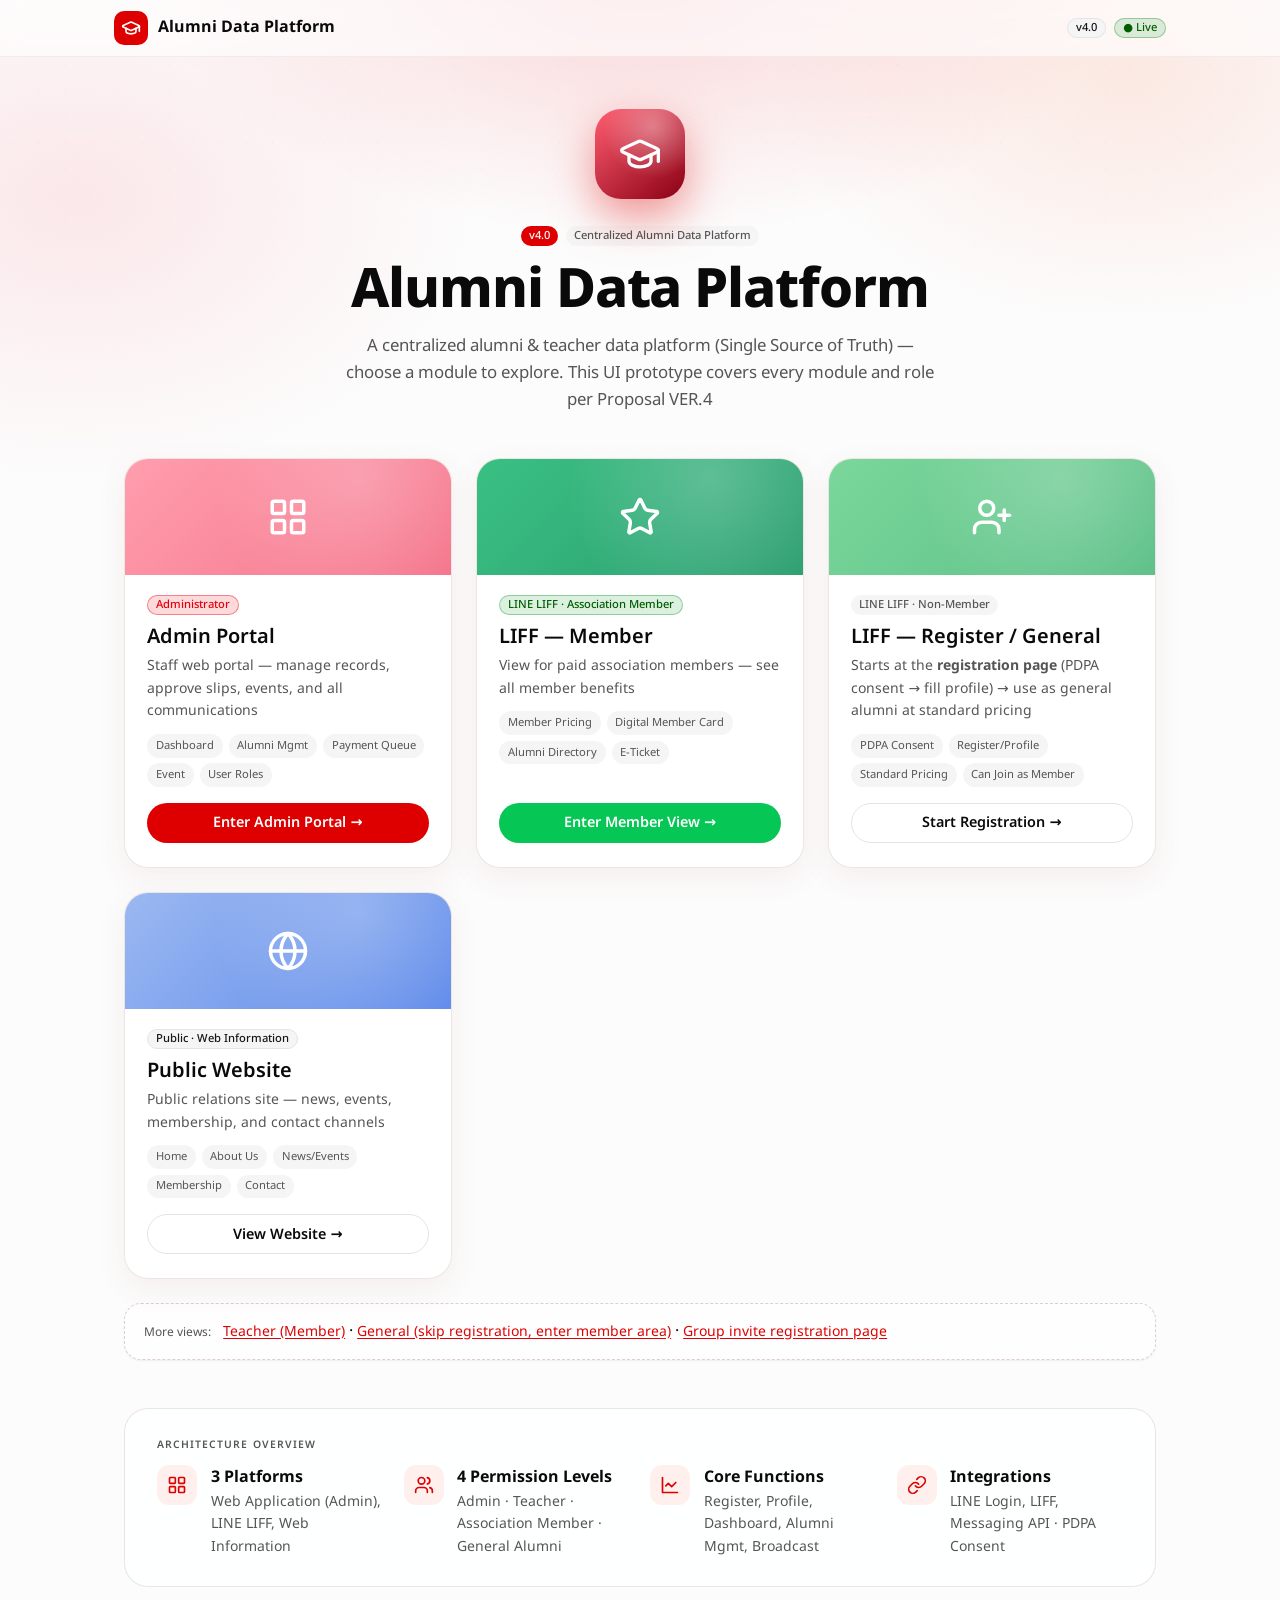
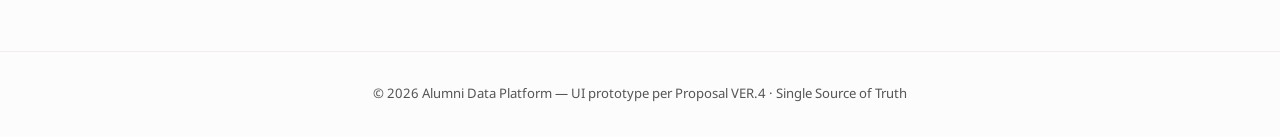
==== commit 9eb00b28: "i18n: translate hub landing page (index.html) to English All visible copy on the hub now in English " ====
--- a/index.html
+++ b/index.html
@@ -1,12 +1,12 @@
 <!DOCTYPE html>
-<html lang="th">
+<html lang="en">
 <head>
   <meta charset="UTF-8" />
   <meta name="viewport" content="width=device-width, initial-scale=1.0" />
   <title>Alumni Data Platform</title>
   <link href="https://fonts.googleapis.com/css2?family=Noto+Sans+Thai:wght@300;400;500;600;700;800&display=swap" rel="stylesheet" />
-  <link rel="stylesheet" href="assets/design-system.css?v=20260615e" />
-  <link rel="stylesheet" href="assets/app.css?v=20260615e" />
+  <link rel="stylesheet" href="assets/design-system.css?v=20260617c" />
+  <link rel="stylesheet" href="assets/app.css?v=20260617c" />
   <style>
     /* ════════ Hub — Bold hero + gradient mesh ════════ */
     body { background: var(--background); overflow-x: hidden; }
@@ -103,56 +103,56 @@
         <span class="badge badge-ghost">Centralized Alumni Data Platform</span>
       </div>
       <h1>Alumni Data Platform</h1>
-      <p>แพลตฟอร์มข้อมูลศิษย์เก่า / ครู แบบรวมศูนย์ (Single Source of Truth) — เลือกส่วนการทำงานที่ต้องการ ตัวอย่าง UI ครอบคลุมทุกโมดูลและทุก Role ตาม Proposal VER.4</p>
-    </section>
-
-    <!-- 4 ทางเข้าแยกตามผู้ใช้งาน -->
+      <p>A centralized alumni &amp; teacher data platform (Single Source of Truth) — choose a module to explore. This UI prototype covers every module and role per Proposal VER.4</p>
+    </section>
+
+    <!-- 4 entry points by user role -->
     <section class="hub2-grid">
-      <!-- 1) เว็บแอดมิน -->
+      <!-- 1) Admin Portal -->
       <a class="hub2-card" href="admin/index.html">
         <div class="hub2-card-top" style="background:linear-gradient(135deg,#ff9eae,#f4738a)">
           <svg width="42" height="42" viewBox="0 0 24 24" fill="none" stroke="currentColor" stroke-width="2" stroke-linecap="round" stroke-linejoin="round"><rect width="7" height="7" x="3" y="3" rx="1"/><rect width="7" height="7" x="14" y="3" rx="1"/><rect width="7" height="7" x="14" y="14" rx="1"/><rect width="7" height="7" x="3" y="14" rx="1"/></svg>
         </div>
         <div class="hub2-card-body">
-          <span class="badge badge-destructive" style="align-self:flex-start;margin-bottom:.6rem">ผู้ดูแลระบบ</span>
-          <h3 class="type-h4">เว็บแอดมิน</h3>
-          <p class="type-body-sm muted mt-1">เว็บพอร์ทัลสำหรับเจ้าหน้าที่ — จัดการข้อมูล อนุมัติสลิป กิจกรรม และสื่อสารทั้งหมด</p>
-          <div class="hub2-chips">
-            <span class="hub2-chip">Dashboard</span><span class="hub2-chip">จัดการศิษย์เก่า</span><span class="hub2-chip">Payment Queue</span><span class="hub2-chip">Event</span><span class="hub2-chip">สิทธิ์ผู้ใช้</span>
-          </div>
-          <div class="hub2-cta btn-default" style="background:var(--primary);color:#fff;margin-top:auto">เข้าสู่ระบบผู้ดูแล →</div>
-        </div>
-      </a>
-
-      <!-- 2) LINE LIFF — สมาชิกสมาคม -->
+          <span class="badge badge-destructive" style="align-self:flex-start;margin-bottom:.6rem">Administrator</span>
+          <h3 class="type-h4">Admin Portal</h3>
+          <p class="type-body-sm muted mt-1">Staff web portal — manage records, approve slips, events, and all communications</p>
+          <div class="hub2-chips">
+            <span class="hub2-chip">Dashboard</span><span class="hub2-chip">Alumni Mgmt</span><span class="hub2-chip">Payment Queue</span><span class="hub2-chip">Event</span><span class="hub2-chip">User Roles</span>
+          </div>
+          <div class="hub2-cta btn-default" style="background:var(--primary);color:#fff;margin-top:auto">Enter Admin Portal →</div>
+        </div>
+      </a>
+
+      <!-- 2) LINE LIFF — Association Member -->
       <a class="hub2-card" href="liff/index.html?role=member">
         <div class="hub2-card-top" style="background:linear-gradient(135deg,#3ac083,#2a9d6f)">
           <svg width="42" height="42" viewBox="0 0 24 24" fill="none" stroke="currentColor" stroke-width="2" stroke-linecap="round" stroke-linejoin="round"><path d="M11.525 2.295a.53.53 0 0 1 .95 0l2.31 4.679a2.123 2.123 0 0 0 1.595 1.16l5.166.756a.53.53 0 0 1 .294.904l-3.736 3.638a2.123 2.123 0 0 0-.611 1.878l.882 5.14a.53.53 0 0 1-.771.56l-4.618-2.428a2.122 2.122 0 0 0-1.973 0L6.396 21.01a.53.53 0 0 1-.77-.56l.881-5.139a2.122 2.122 0 0 0-.611-1.879L2.16 9.795a.53.53 0 0 1 .294-.906l5.165-.755a2.122 2.122 0 0 0 1.597-1.16z"/></svg>
         </div>
         <div class="hub2-card-body">
-          <span class="badge badge-success" style="align-self:flex-start;margin-bottom:.6rem">LINE LIFF · สมาชิกสมาคม</span>
-          <h3 class="type-h4">LIFF — สมาชิก</h3>
-          <p class="type-body-sm muted mt-1">มุมมองสมาชิกที่ชำระค่าสมาชิกแล้ว — เห็นสิทธิ์พิเศษทั้งหมด</p>
-          <div class="hub2-chips">
-            <span class="hub2-chip">ราคาบัตรพิเศษ</span><span class="hub2-chip">บัตรสมาชิกดิจิทัล</span><span class="hub2-chip">ทำเนียบศิษย์เก่า</span><span class="hub2-chip">E-Ticket</span>
-          </div>
-          <div class="hub2-cta btn-line" style="background:var(--line-green);color:#fff;margin-top:auto">เข้าในมุมมองสมาชิก →</div>
-        </div>
-      </a>
-
-      <!-- 3) LINE LIFF — ไม่ใช่สมาชิก (ศิษย์เก่าทั่วไป) -->
+          <span class="badge badge-success" style="align-self:flex-start;margin-bottom:.6rem">LINE LIFF · Association Member</span>
+          <h3 class="type-h4">LIFF — Member</h3>
+          <p class="type-body-sm muted mt-1">View for paid association members — see all member benefits</p>
+          <div class="hub2-chips">
+            <span class="hub2-chip">Member Pricing</span><span class="hub2-chip">Digital Member Card</span><span class="hub2-chip">Alumni Directory</span><span class="hub2-chip">E-Ticket</span>
+          </div>
+          <div class="hub2-cta btn-line" style="background:var(--line-green);color:#fff;margin-top:auto">Enter Member View →</div>
+        </div>
+      </a>
+
+      <!-- 3) LINE LIFF — Non-Member (General Alumni) -->
       <a class="hub2-card" href="liff/index.html">
         <div class="hub2-card-top" style="background:linear-gradient(135deg,#7bd79b,#5bbf86)">
           <svg width="42" height="42" viewBox="0 0 24 24" fill="none" stroke="currentColor" stroke-width="2" stroke-linecap="round" stroke-linejoin="round"><path d="M16 21v-2a4 4 0 0 0-4-4H6a4 4 0 0 0-4 4v2"/><circle cx="9" cy="7" r="4"/><line x1="19" y1="8" x2="19" y2="14"/><line x1="22" y1="11" x2="16" y2="11"/></svg>
         </div>
         <div class="hub2-card-body">
-          <span class="badge badge-ghost" style="align-self:flex-start;margin-bottom:.6rem">LINE LIFF · ไม่ใช่สมาชิก</span>
-          <h3 class="type-h4">LIFF — ลงทะเบียน / ทั่วไป</h3>
-          <p class="type-body-sm muted mt-1">เริ่มที่<strong>หน้าลงทะเบียน</strong> (ยินยอม PDPA → กรอกโปรไฟล์) → ใช้งานแบบศิษย์เก่าทั่วไป ราคาปกติ</p>
-          <div class="hub2-chips">
-            <span class="hub2-chip">PDPA Consent</span><span class="hub2-chip">ลงทะเบียน/โปรไฟล์</span><span class="hub2-chip">ราคาปกติ</span><span class="hub2-chip">สมัครสมาชิกได้</span>
-          </div>
-          <div class="hub2-cta btn-outline" style="border:1px solid var(--border);color:var(--foreground);margin-top:auto">เริ่มหน้าลงทะเบียน →</div>
+          <span class="badge badge-ghost" style="align-self:flex-start;margin-bottom:.6rem">LINE LIFF · Non-Member</span>
+          <h3 class="type-h4">LIFF — Register / General</h3>
+          <p class="type-body-sm muted mt-1">Starts at the <strong>registration page</strong> (PDPA consent → fill profile) → use as general alumni at standard pricing</p>
+          <div class="hub2-chips">
+            <span class="hub2-chip">PDPA Consent</span><span class="hub2-chip">Register/Profile</span><span class="hub2-chip">Standard Pricing</span><span class="hub2-chip">Can Join as Member</span>
+          </div>
+          <div class="hub2-cta btn-outline" style="border:1px solid var(--border);color:var(--foreground);margin-top:auto">Start Registration →</div>
         </div>
       </a>
 
@@ -163,32 +163,32 @@
         </div>
         <div class="hub2-card-body">
           <span class="badge badge-secondary" style="align-self:flex-start;margin-bottom:.6rem">Public · Web Information</span>
-          <h3 class="type-h4">เว็บไซต์สาธารณะ</h3>
-          <p class="type-body-sm muted mt-1">เว็บประชาสัมพันธ์ — ข่าวสาร กิจกรรม สมาชิก และช่องทางติดต่อ</p>
-          <div class="hub2-chips">
-            <span class="hub2-chip">หน้าแรก</span><span class="hub2-chip">เกี่ยวกับเรา</span><span class="hub2-chip">ข่าว/กิจกรรม</span><span class="hub2-chip">สมาชิก</span><span class="hub2-chip">ติดต่อ</span>
-          </div>
-          <div class="hub2-cta btn-outline" style="border:1px solid var(--border);color:var(--foreground);margin-top:auto">ชมเว็บไซต์ →</div>
-        </div>
-      </a>
-    </section>
-
-    <!-- มุมมองเพิ่มเติม -->
+          <h3 class="type-h4">Public Website</h3>
+          <p class="type-body-sm muted mt-1">Public relations site — news, events, membership, and contact channels</p>
+          <div class="hub2-chips">
+            <span class="hub2-chip">Home</span><span class="hub2-chip">About Us</span><span class="hub2-chip">News/Events</span><span class="hub2-chip">Membership</span><span class="hub2-chip">Contact</span>
+          </div>
+          <div class="hub2-cta btn-outline" style="border:1px solid var(--border);color:var(--foreground);margin-top:auto">View Website →</div>
+        </div>
+      </a>
+    </section>
+
+    <!-- More views -->
     <section style="margin-top:1.5rem">
       <div class="ds-card" style="border:1px dashed oklch(0.85 0.02 25 / 0.9);background:oklch(1 0 0 / 0.6)"><div class="ds-card-content" style="padding:.9rem 1.2rem">
-        <span class="type-caption muted">มุมมองเพิ่มเติม:</span>
-        <a class="btn-link type-body-sm" style="margin-left:.5rem" href="liff/index.html?role=teacher">ครู (สมาชิก)</a> ·
-        <a class="btn-link type-body-sm" href="liff/index.html?role=alumni">ทั่วไป (เข้าพื้นที่สมาชิกเลย ข้ามลงทะเบียน)</a> ·
-        <a class="btn-link type-body-sm" href="register/index.html?ev=EV01">หน้าลงทะเบียนผู้รับลิงก์กลุ่ม</a>
+        <span class="type-caption muted">More views:</span>
+        <a class="btn-link type-body-sm" style="margin-left:.5rem" href="liff/index.html?role=teacher">Teacher (Member)</a> ·
+        <a class="btn-link type-body-sm" href="liff/index.html?role=alumni">General (skip registration, enter member area)</a> ·
+        <a class="btn-link type-body-sm" href="register/index.html?ev=EV01">Group invite registration page</a>
       </div></div>
     </section>
 
     <!-- Architecture overview -->
     <section class="hub2-arch">
-      <div class="type-overline muted mb-3">ภาพรวมสถาปัตยกรรม</div>
+      <div class="type-overline muted mb-3">Architecture Overview</div>
       <div class="hub2-arch-grid">
-        <div class="hub2-arch-item"><span class="hub2-arch-ico"><svg width="20" height="20" viewBox="0 0 24 24" fill="none" stroke="currentColor" stroke-width="2" stroke-linecap="round" stroke-linejoin="round"><rect width="7" height="7" x="3" y="3" rx="1"/><rect width="7" height="7" x="14" y="3" rx="1"/><rect width="7" height="7" x="14" y="14" rx="1"/><rect width="7" height="7" x="3" y="14" rx="1"/></svg></span><div><strong>3 แพลตฟอร์ม</strong><p class="type-body-sm muted">Web Application (Admin), LINE LIFF, Web Information</p></div></div>
-        <div class="hub2-arch-item"><span class="hub2-arch-ico"><svg width="20" height="20" viewBox="0 0 24 24" fill="none" stroke="currentColor" stroke-width="2" stroke-linecap="round" stroke-linejoin="round"><path d="M16 21v-2a4 4 0 0 0-4-4H6a4 4 0 0 0-4 4v2"/><circle cx="9" cy="7" r="4"/><path d="M22 21v-2a4 4 0 0 0-3-3.87"/><path d="M16 3.13a4 4 0 0 1 0 7.75"/></svg></span><div><strong>4 ระดับสิทธิ์</strong><p class="type-body-sm muted">ผู้ดูแล · ครู · สมาชิกสมาคม · ศิษย์เก่าทั่วไป</p></div></div>
+        <div class="hub2-arch-item"><span class="hub2-arch-ico"><svg width="20" height="20" viewBox="0 0 24 24" fill="none" stroke="currentColor" stroke-width="2" stroke-linecap="round" stroke-linejoin="round"><rect width="7" height="7" x="3" y="3" rx="1"/><rect width="7" height="7" x="14" y="3" rx="1"/><rect width="7" height="7" x="14" y="14" rx="1"/><rect width="7" height="7" x="3" y="14" rx="1"/></svg></span><div><strong>3 Platforms</strong><p class="type-body-sm muted">Web Application (Admin), LINE LIFF, Web Information</p></div></div>
+        <div class="hub2-arch-item"><span class="hub2-arch-ico"><svg width="20" height="20" viewBox="0 0 24 24" fill="none" stroke="currentColor" stroke-width="2" stroke-linecap="round" stroke-linejoin="round"><path d="M16 21v-2a4 4 0 0 0-4-4H6a4 4 0 0 0-4 4v2"/><circle cx="9" cy="7" r="4"/><path d="M22 21v-2a4 4 0 0 0-3-3.87"/><path d="M16 3.13a4 4 0 0 1 0 7.75"/></svg></span><div><strong>4 Permission Levels</strong><p class="type-body-sm muted">Admin · Teacher · Association Member · General Alumni</p></div></div>
         <div class="hub2-arch-item"><span class="hub2-arch-ico"><svg width="20" height="20" viewBox="0 0 24 24" fill="none" stroke="currentColor" stroke-width="2" stroke-linecap="round" stroke-linejoin="round"><path d="M3 3v18h18"/><path d="m19 9-5 5-4-4-3 3"/></svg></span><div><strong>Core Functions</strong><p class="type-body-sm muted">Register, Profile, Dashboard, Alumni Mgmt, Broadcast</p></div></div>
         <div class="hub2-arch-item"><span class="hub2-arch-ico"><svg width="20" height="20" viewBox="0 0 24 24" fill="none" stroke="currentColor" stroke-width="2" stroke-linecap="round" stroke-linejoin="round"><path d="M10 13a5 5 0 0 0 7.54.54l3-3a5 5 0 0 0-7.07-7.07l-1.72 1.71"/><path d="M14 11a5 5 0 0 0-7.54-.54l-3 3a5 5 0 0 0 7.07 7.07l1.71-1.71"/></svg></span><div><strong>Integrations</strong><p class="type-body-sm muted">LINE Login, LIFF, Messaging API · PDPA Consent</p></div></div>
       </div>
@@ -196,7 +196,7 @@
   </main>
 
   <footer class="hub2-footer">
-    © 2569 Alumni Data Platform — ตัวอย่าง UI ตาม Proposal VER.4 · Single Source of Truth
+    © 2026 Alumni Data Platform — UI prototype per Proposal VER.4 · Single Source of Truth
   </footer>
 </body>
 </html>
--- a/assets/app.css
+++ b/assets/app.css
@@ -163,6 +163,19 @@
 
 @media (max-width: 900px) {
   .admin-sidebar { transform: translateX(-100%); transition: transform .2s; }
-  .admin-sidebar.open { transform: none; }
+  .admin-sidebar.open { transform: none; box-shadow: var(--shadow-lg); }
   .admin-main { margin-left: 0; }
 }
+
+/* ─── Phone (≤640px): stack forced 2-col grids, tighten chrome, bigger taps ─── */
+@media (max-width: 640px) {
+  .grid-2 { grid-template-columns: 1fr !important; }
+  .admin-content { padding: 1rem; }
+  .admin-topbar { padding: 0 1rem; }
+  .btn-icon { width: 36px; height: 36px; }
+  /* event ticket editor: hide header labels (placeholders cover them), lay each row in 2 columns */
+  .evf-thead { display: none; }
+  .evf-ticket { grid-template-columns: 1fr 1fr !important; align-items: end; }
+  .evf-ticket > .form-group:first-child,
+  .evf-ticket > button { grid-column: 1 / -1; }
+}
